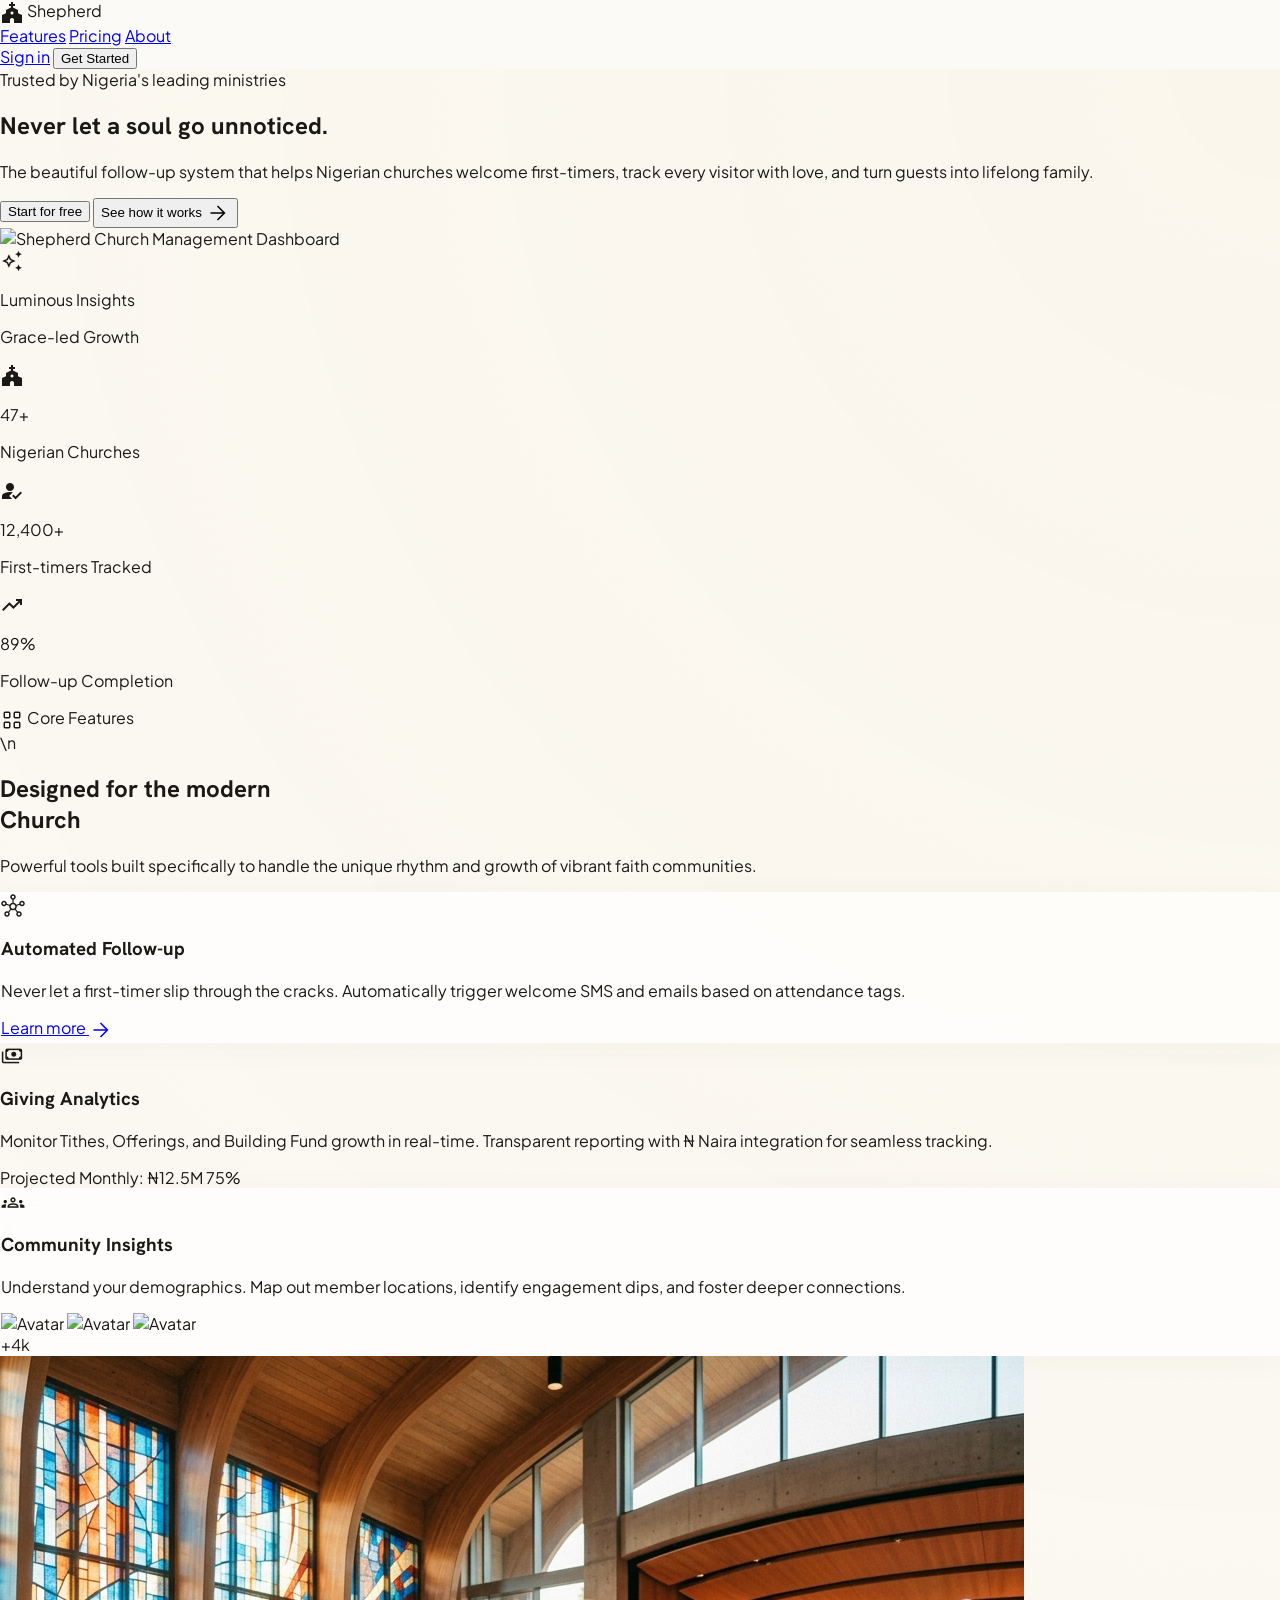
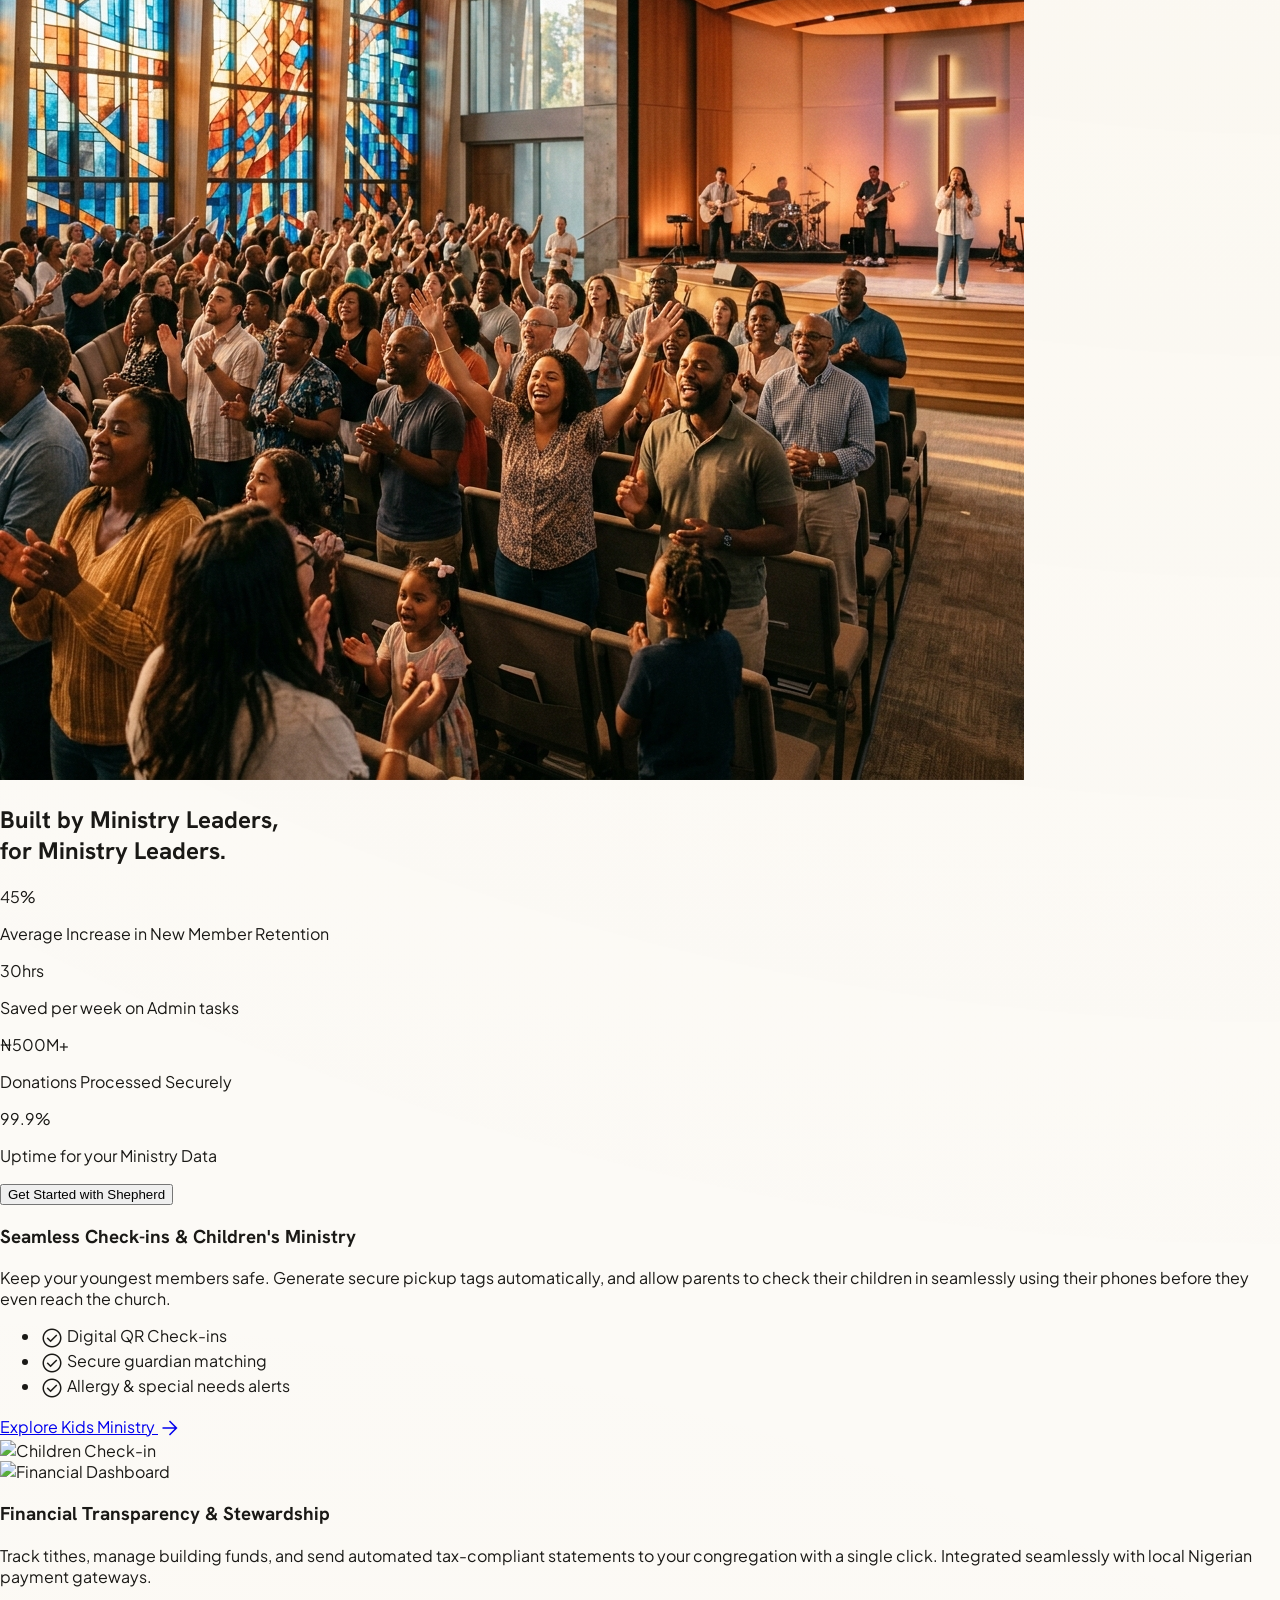
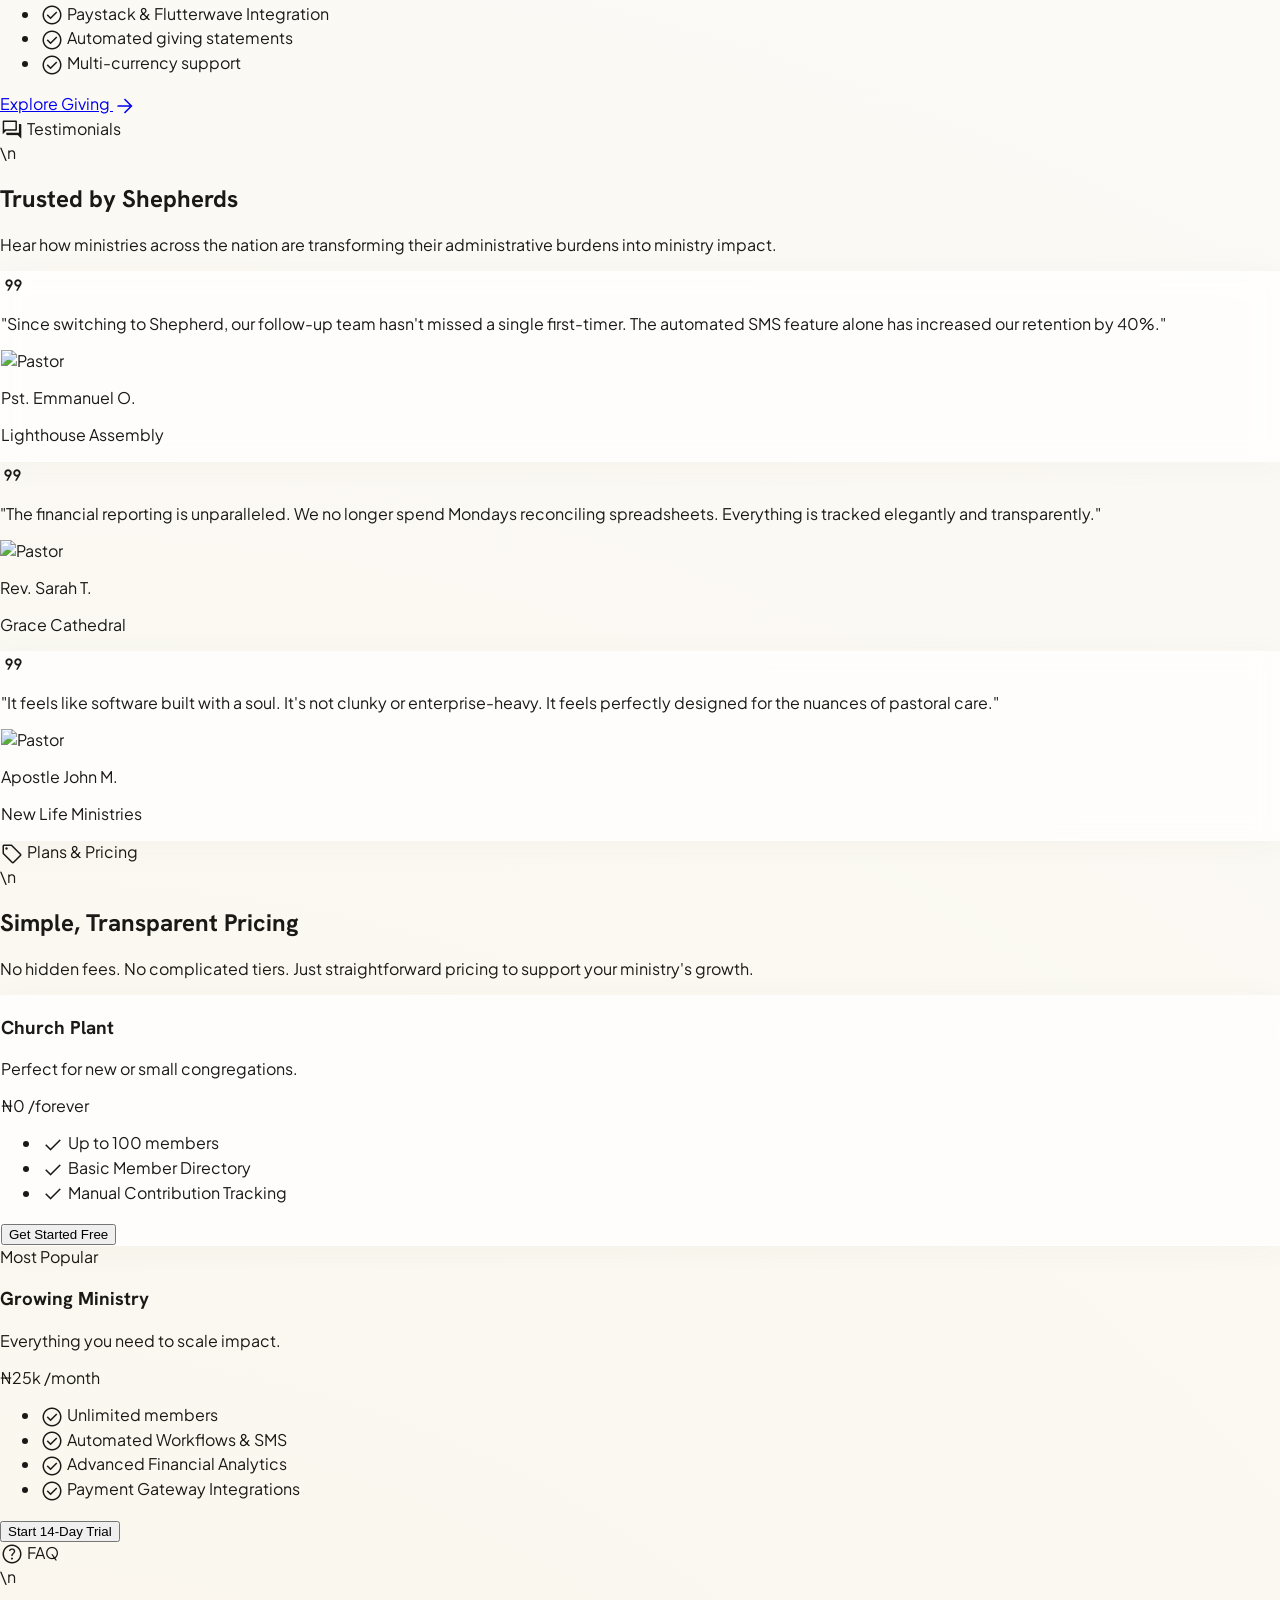
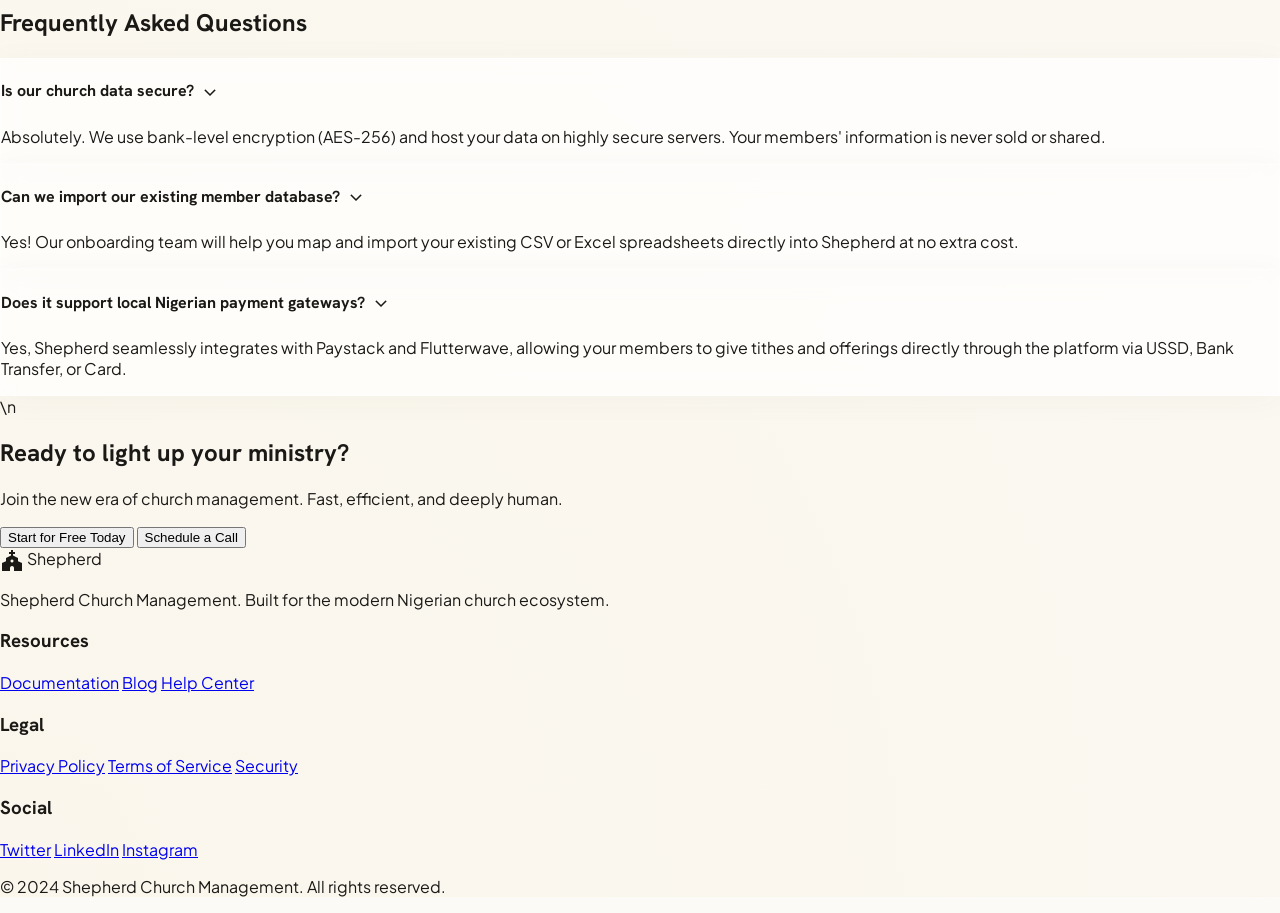
==== index.html @ d8f48c75 "Initial commit" ====
<!DOCTYPE html>

<html class="scroll-smooth" lang="en"><head>
<meta charset="utf-8"/>
<meta content="width=device-width, initial-scale=1.0" name="viewport"/>
<title>Shepherd | Church Management for Nigerian Ministries</title>
<script src="https://cdn.tailwindcss.com?plugins=forms,container-queries"></script>
<link href="https://fonts.googleapis.com/css2?family=Hanken+Grotesk:wght@400;600;700&amp;family=Plus+Jakarta+Sans:wght@400;500;600;700&amp;family=Material+Symbols+Outlined:wght,FILL@100..700,0..1&amp;display=swap" rel="stylesheet"/>
<link href="https://fonts.googleapis.com/css2?family=Material+Symbols+Outlined:wght,FILL@100..700,0..1&amp;display=swap" rel="stylesheet"/>
<link href="https://fonts.googleapis.com/css2?family=Hanken+Grotesk:wght@100..900&amp;family=Plus+Jakarta+Sans:wght@100..900&amp;display=swap" rel="stylesheet"/>
<link rel="stylesheet" href="assets/css/theme.css" />
<!-- Tailwind Configuration -->
<script id="tailwind-config">
      tailwind.config = {
        darkMode: "class",
        theme: {
          extend: {
            "colors": {
                    "surface": "#fff8f0",
                    "on-primary-fixed": "#241a00",
                    "outline-variant": "#d0c5af",
                    "primary-fixed-dim": "#e9c349",
                    "error": "#ba1a1a",
                    "tertiary-fixed": "#dbe1ff",
                    "surface-variant": "#eae1d4",
                    "on-secondary-container": "#736334",
                    "error-container": "#ffdad6",
                    "secondary-fixed-dim": "#dac58d",
                    "on-secondary-fixed": "#241a00",
                    "tertiary": "#415ba4",
                    "secondary-container": "#f7e1a6",
                    "on-secondary": "#ffffff",
                    "inverse-primary": "#e9c349",
                    "primary": "#735c00",
                    "on-secondary-fixed-variant": "#544519",
                    "surface-tint": "#735c00",
                    "on-surface-variant": "#4d4635",
                    "on-tertiary": "#ffffff",
                    "surface-container-low": "#fbf3e5",
                    "surface-container": "#f5eddf",
                    "inverse-surface": "#343027",
                    "on-background": "#1f1b13",
                    "secondary-fixed": "#f7e1a6",
                    "secondary": "#6d5d2f",
                    "background": "#fff8f0",
                    "primary-container": "#d4af37",
                    "on-tertiary-fixed-variant": "#27438a",
                    "surface-container-highest": "#eae1d4",
                    "surface-container-high": "#efe7da",
                    "on-primary-fixed-variant": "#574500",
                    "tertiary-container": "#97b0ff",
                    "on-error": "#ffffff",
                    "on-tertiary-fixed": "#00174b",
                    "on-tertiary-container": "#254188",
                    "surface-container-lowest": "#ffffff",
                    "inverse-on-surface": "#f8f0e2",
                    "tertiary-fixed-dim": "#b4c5ff",
                    "on-primary-container": "#554300",
                    "outline": "#7f7663",
                    "on-error-container": "#93000a",
                    "on-surface": "#1f1b13",
                    "surface-dim": "#e1d9cc",
                    "on-primary": "#ffffff",
                    "surface-bright": "#fff8f0",
                    "primary-fixed": "#ffe088"
            },
            "borderRadius": {
                    "DEFAULT": "0.25rem",
                    "lg": "0.5rem",
                    "xl": "0.75rem",
                    "full": "9999px"
            },
            "spacing": {
                    "margin-mobile": "16px",
                    "unit": "8px",
                    "gutter": "24px",
                    "margin-desktop": "40px",
                    "container-max": "1280px"
            },
            "fontFamily": {
                    "headline-lg-mobile": ["Hanken Grotesk"],
                    "label-md": ["Plus Jakarta Sans"],
                    "body-lg": ["Plus Jakarta Sans"],
                    "body-md": ["Plus Jakarta Sans"],
                    "label-sm": ["Plus Jakarta Sans"],
                    "headline-lg": ["Hanken Grotesk"],
                    "display": ["Hanken Grotesk"],
                    "headline-md": ["Hanken Grotesk"]
            },
            "fontSize": {
                    "headline-lg-mobile": ["28px", {"lineHeight": "36px", "fontWeight": "600"}],
                    "label-md": ["14px", {"lineHeight": "20px", "letterSpacing": "0.02em", "fontWeight": "600"}],
                    "body-lg": ["18px", {"lineHeight": "28px", "fontWeight": "400"}],
                    "body-md": ["16px", {"lineHeight": "24px", "fontWeight": "400"}],
                    "label-sm": ["12px", {"lineHeight": "16px", "fontWeight": "500"}],
                    "headline-lg": ["32px", {"lineHeight": "40px", "letterSpacing": "-0.01em", "fontWeight": "600"}],
                    "display": ["48px", {"lineHeight": "56px", "letterSpacing": "-0.02em", "fontWeight": "700"}],
                    "headline-md": ["24px", {"lineHeight": "32px", "fontWeight": "600"}]
            }
          },
        },
      }
    </script>
<style>
        .material-symbols-outlined {
            font-variation-settings: 'FILL' 0, 'wght' 300, 'GRAD' 0, 'opsz' 24;
            vertical-align: middle;
        }
        .glass-card {
            background: rgba(255, 255, 255, 0.7);
            backdrop-filter: blur(12px);
            border: 1px solid rgba(255, 255, 255, 0.3);
            box-shadow: 0 4px 30px rgba(74, 71, 66, 0.04);
        }
        .glow-accent {
            background: radial-gradient(circle at center, rgba(212, 175, 55, 0.08) 0%, transparent 70%);
        }
        .hero-gradient {
            background: radial-gradient(circle at 100% 0%, rgba(212, 175, 55, 0.05) 0%, transparent 50%),
                        radial-gradient(circle at 0% 100%, rgba(212, 175, 55, 0.05) 0%, transparent 50%);
        }
    </style>
</head>
<body class="bg-surface text-on-surface font-body-md overflow-x-hidden selection:bg-primary-container selection:text-on-primary-container">
<!-- TopNavBar -->
<header class="fixed top-0 w-full z-50 bg-surface/80 backdrop-blur-md shadow-sm">
<nav class="flex justify-between items-center px-margin-desktop py-4 max-w-container-max mx-auto">
<div class="flex items-center gap-2">
<span class="material-symbols-outlined text-primary text-3xl" style="font-variation-settings: 'FILL' 1;">church</span>
<span class="font-display text-headline-md text-on-surface tracking-tight font-bold">Shepherd</span>
</div>
<div class="hidden md:flex items-center gap-8">
<a class="text-on-surface-variant font-medium font-label-md text-label-md hover:text-primary transition-colors duration-200" href="#features">Features</a>
<a class="text-on-surface-variant font-medium font-label-md text-label-md hover:text-primary transition-colors duration-200" href="#pricing">Pricing</a>
<a class="text-on-surface-variant font-medium font-label-md text-label-md hover:text-primary transition-colors duration-200" href="#about">About</a>
</div>
<div class="flex items-center gap-4">
<a class="hidden sm:block text-on-surface-variant font-medium font-label-md text-label-md hover:text-primary transition-colors duration-200" href="login.html">Sign in</a>
<button class="bg-primary text-on-primary font-label-md text-label-md px-6 py-2.5 rounded-full shadow-sm hover:shadow-md active:scale-95 transition-all duration-200">
                    Get Started
                </button>
</div>
</nav>
</header>
<main class="pt-24 hero-gradient">
<!-- Hero Area -->
<section class="max-w-container-max mx-auto px-margin-desktop py-20 grid lg:grid-cols-2 gap-16 items-center">
<div class="relative z-10">
<div class="inline-flex items-center gap-2 px-3 py-1 bg-primary-container/10 border border-primary-container/20 rounded-full mb-6">
<span class="w-2 h-2 rounded-full bg-primary-container animate-pulse"></span>
<span class="font-label-sm text-label-sm text-primary uppercase tracking-wider">Trusted by Nigeria's leading ministries</span>
</div>
<h1 class="font-display text-display lg:text-[64px] leading-[1.1] mb-6 text-on-surface">
                    Never let a <span class="text-primary italic">soul</span> go unnoticed.
                </h1>
<p class="font-body-lg text-body-lg text-on-surface-variant mb-10 max-w-xl">
                    The beautiful follow-up system that helps Nigerian churches welcome first-timers, track every visitor with love, and turn guests into lifelong family.
                </p>
<div class="flex flex-wrap gap-4">
<button class="bg-primary text-on-primary font-label-md text-label-md px-8 py-4 rounded-full shadow-lg hover:shadow-primary/20 hover:-translate-y-0.5 active:scale-95 transition-all">
                        Start for free
                    </button>
<button class="text-on-surface font-label-md text-label-md px-8 py-4 rounded-full border border-outline-variant hover:bg-surface-container-low transition-all flex items-center gap-2 group">
                        See how it works
                        <span class="material-symbols-outlined text-xl group-hover:translate-x-1 transition-transform">arrow_forward</span>
</button>
</div>
</div>
<!-- Dashboard Mockup -->
<div class="relative group">
<div class="absolute inset-0 glow-accent -z-10 rounded-full blur-3xl scale-150 opacity-50"></div>
<div class="absolute -inset-4 bg-gradient-to-tr from-primary/10 via-transparent to-primary/5 blur-2xl opacity-30"></div>
<div class="relative rounded-[32px] overflow-hidden shadow-2xl border border-white/30">
<img alt="Shepherd Church Management Dashboard" class="w-full h-auto object-cover transform group-hover:scale-105 transition-transform duration-700" src="https://lh3.googleusercontent.com/aida-public/[base64]"/>
<div class="absolute inset-0 bg-gradient-to-t from-surface/20 to-transparent pointer-events-none"></div>
</div>
<div class="absolute -bottom-6 -left-6 bg-surface border border-outline-variant/20 p-4 rounded-xl shadow-xl hidden md:block animate-pulse">
<div class="flex items-center gap-3">
<div class="p-2 bg-primary-container/20 rounded-lg text-primary border border-primary-container/30">
<span class="material-symbols-outlined">auto_awesome</span>
</div>
<div>
<p class="text-[11px] text-on-surface-variant uppercase font-bold tracking-wider">Luminous Insights</p>
<p class="text-lg font-bold text-on-surface">Grace-led Growth</p>
</div>
</div>
</div>
</div>
</section>
<!-- Trust Bar -->
<section class="py-12 border-y border-outline-variant/20 bg-surface relative overflow-hidden">
  <!-- Subtle background glow -->
  <div class="absolute inset-0 bg-gradient-to-r from-transparent via-primary-container/5 to-transparent"></div>
  
  <div class="max-w-container-max mx-auto px-margin-desktop relative z-10">
    <div class="flex flex-col md:flex-row items-center justify-center gap-8 md:gap-16 lg:gap-24">
      
      <!-- Stat 1 -->
      <div class="flex items-center gap-4 group">
        <div class="w-12 h-12 rounded-full bg-surface-container-high border border-outline-variant/30 flex items-center justify-center text-primary group-hover:bg-primary group-hover:text-on-primary transition-colors shadow-sm">
          <span class="material-symbols-outlined text-xl" style="font-variation-settings: 'FILL' 1;">church</span>
        </div>
        <div>
          <p class="font-display text-2xl font-bold text-on-surface leading-none mb-1">47+</p>
          <p class="font-label-sm text-[11px] uppercase tracking-widest text-on-surface-variant">Nigerian Churches</p>
        </div>
      </div>

      <!-- Divider -->
      <div class="hidden md:block w-px h-12 bg-outline-variant/30"></div>

      <!-- Stat 2 -->
      <div class="flex items-center gap-4 group">
        <div class="w-12 h-12 rounded-full bg-surface-container-high border border-outline-variant/30 flex items-center justify-center text-primary group-hover:bg-primary group-hover:text-on-primary transition-colors shadow-sm">
          <span class="material-symbols-outlined text-xl" style="font-variation-settings: 'FILL' 1;">how_to_reg</span>
        </div>
        <div>
          <p class="font-display text-2xl font-bold text-on-surface leading-none mb-1">12,400+</p>
          <p class="font-label-sm text-[11px] uppercase tracking-widest text-on-surface-variant">First-timers Tracked</p>
        </div>
      </div>

      <!-- Divider -->
      <div class="hidden md:block w-px h-12 bg-outline-variant/30"></div>

      <!-- Stat 3 -->
      <div class="flex items-center gap-4 group">
        <div class="w-12 h-12 rounded-full bg-surface-container-high border border-outline-variant/30 flex items-center justify-center text-primary group-hover:bg-primary group-hover:text-on-primary transition-colors shadow-sm">
          <span class="material-symbols-outlined text-xl" style="font-variation-settings: 'FILL' 1;">trending_up</span>
        </div>
        <div>
          <p class="font-display text-2xl font-bold text-on-surface leading-none mb-1">89%</p>
          <p class="font-label-sm text-[11px] uppercase tracking-widest text-on-surface-variant">Follow-up Completion</p>
        </div>
      </div>

    </div>
  </div>
</section>

<!-- "Designed for the modern Church" Section -->
<section class="py-32 bg-surface-container-high border-y border-outline-variant/30" border-t border-outline-variant/10" id="features" class="bg-surface-container-low">
  <div class="max-w-container-max mx-auto px-margin-desktop">
    <div class="text-center mb-16">
      <div class="inline-flex items-center gap-2 px-4 py-2 rounded-full bg-primary/10 text-primary font-label-sm uppercase tracking-widest mb-6 border border-primary/20">
        <span class="material-symbols-outlined text-sm">view_cozy</span> Core Features
      </div>\n      <h2 class="font-display text-headline-lg mb-4 text-on-surface tracking-tight">Designed for the modern <br/> Church</h2>
      <p class="font-body-lg text-on-surface-variant max-w-2xl mx-auto">
        Powerful tools built specifically to handle the unique rhythm and growth of vibrant faith communities.
      </p>
    </div>

  <div class="grid md:grid-cols-3 gap-gutter">
    <!-- Card 1 -->
    <div class="glass-card rounded-[32px] p-8 flex flex-col items-start hover:shadow-md transition-shadow">
      <div class="w-12 h-12 bg-primary-container/20 rounded-xl flex items-center justify-center text-primary mb-8">
        <span class="material-symbols-outlined text-2xl">hub</span>
      </div>
      <h3 class="font-headline-md text-on-surface mb-3">Automated Follow-up</h3>
      <p class="font-body-md text-on-surface-variant leading-relaxed mb-10">
        Never let a first-timer slip through the cracks. Automatically trigger welcome SMS and emails based on attendance tags.
      </p>
      <a href="#" class="mt-auto inline-flex items-center gap-2 text-primary font-label-md text-label-md uppercase tracking-wider hover:opacity-80 transition-opacity">
        Learn more <span class="material-symbols-outlined text-sm">arrow_forward</span>
      </a>
    </div>

    <!-- Card 2 (Inverted / Dark) -->
    <div class="bg-inverse-surface rounded-[32px] p-8 flex flex-col text-inverse-on-surface relative overflow-hidden shadow-xl transform md:-translate-y-4">
      <div class="w-12 h-12 bg-white/10 rounded-xl flex items-center justify-center text-primary-fixed-dim mb-8">
        <span class="material-symbols-outlined text-2xl">payments</span>
      </div>
      <h3 class="font-headline-md text-inverse-on-surface mb-3">Giving Analytics</h3>
      <p class="font-body-md text-inverse-on-surface/80 leading-relaxed mb-12">
        Monitor Tithes, Offerings, and Building Fund growth in real-time. Transparent reporting with ₦ Naira integration for seamless tracking.
      </p>
      
      <div class="mt-auto pt-6 w-full">
         <div class="flex items-center justify-between font-label-sm text-label-sm font-bold mb-2 text-inverse-on-surface/90">
           <span>Projected Monthly: ₦12.5M</span>
           <span>75%</span>
         </div>
         <div class="w-full bg-white/10 rounded-full h-1.5">
           <div class="bg-primary-fixed-dim h-1.5 rounded-full" style="width: 75%"></div>
         </div>
      </div>
    </div>

    <!-- Card 3 -->
    <div class="glass-card rounded-[32px] p-8 flex flex-col items-start hover:shadow-md transition-shadow">
      <div class="w-12 h-12 bg-tertiary-container/20 rounded-xl flex items-center justify-center text-tertiary mb-8">
        <span class="material-symbols-outlined text-2xl">groups</span>
      </div>
      <h3 class="font-headline-md text-on-surface mb-3">Community Insights</h3>
      <p class="font-body-md text-on-surface-variant leading-relaxed mb-10">
        Understand your demographics. Map out member locations, identify engagement dips, and foster deeper connections.
      </p>
      <div class="mt-auto flex -space-x-3">
        <img class="w-10 h-10 rounded-full border-2 border-surface" src="https://i.pravatar.cc/100?img=1" alt="Avatar" />
        <img class="w-10 h-10 rounded-full border-2 border-surface" src="https://i.pravatar.cc/100?img=2" alt="Avatar" />
        <img class="w-10 h-10 rounded-full border-2 border-surface" src="https://i.pravatar.cc/100?img=3" alt="Avatar" />
        <div class="w-10 h-10 rounded-full border-2 border-surface bg-inverse-surface text-inverse-on-surface flex items-center justify-center font-label-sm text-[10px] font-bold">
          +4k
        </div>
      </div>
    </div>
  </div>
  </div>
</section>

<!-- "Built by Ministry Leaders" Section -->
<section class="py-32 bg-surface border-b border-outline-variant/10">
  <div class="max-w-container-max mx-auto px-margin-desktop">

    <div class="grid lg:grid-cols-2 gap-16 items-center">
      <!-- Image placeholder -->
      <div class="relative w-full h-[450px] rounded-[32px] overflow-hidden shadow-2xl">
        <div class="absolute inset-0 bg-gradient-to-t from-black/50 to-transparent z-10 pointer-events-none"></div>
        <img src="assets/hero-photo.png" alt="Church Congregation" class="w-full h-full object-cover" />
      </div>
    
    <!-- Stats and Text -->
    <div>
      <h2 class="font-display text-[40px] leading-tight text-on-surface mb-12">
        Built by Ministry Leaders, <br/> for Ministry Leaders.
      </h2>
      
      <div class="grid grid-cols-2 gap-y-10 gap-x-8 mb-12">
        <div>
          <p class="font-display text-headline-lg text-on-surface mb-2">45%</p>
          <p class="font-body-md text-on-surface-variant">Average Increase in New Member Retention</p>
        </div>
        <div>
          <p class="font-display text-headline-lg text-on-surface mb-2">30hrs</p>
          <p class="font-body-md text-on-surface-variant">Saved per week on Admin tasks</p>
        </div>
        <div>
          <p class="font-display text-headline-lg text-on-surface mb-2">₦500M+</p>
          <p class="font-body-md text-on-surface-variant">Donations Processed Securely</p>
        </div>
        <div>
          <p class="font-display text-headline-lg text-on-surface mb-2">99.9%</p>
          <p class="font-body-md text-on-surface-variant">Uptime for your Ministry Data</p>
        </div>
      </div>

      <button class="bg-inverse-surface text-inverse-on-surface font-label-md text-label-md px-8 py-4 rounded-full shadow-md hover:shadow-lg hover:-translate-y-0.5 active:scale-95 transition-all">
        Get Started with Shepherd
      </button>
    </div>
    </div>
  </div>
</section>


<!-- Deep Dive Features -->
<section class="py-32 bg-surface-container-low-container-high border-y border-outline-variant/30" border-b border-outline-variant/20">
  <div class="max-w-container-max mx-auto px-margin-desktop">
    <!-- Feature 1 -->
    <div class="grid lg:grid-cols-2 gap-16 items-center mb-24">
    <div class="order-2 lg:order-1">
      <h3 class="font-display text-headline-lg text-on-surface mb-6">Seamless Check-ins & Children's Ministry</h3>
      <p class="font-body-lg text-on-surface-variant mb-6">
        Keep your youngest members safe. Generate secure pickup tags automatically, and allow parents to check their children in seamlessly using their phones before they even reach the church.
      </p>
      <ul class="space-y-4 font-body-md text-on-surface-variant mb-8">
        <li class="flex items-center gap-3"><span class="material-symbols-outlined text-primary">check_circle</span> Digital QR Check-ins</li>
        <li class="flex items-center gap-3"><span class="material-symbols-outlined text-primary">check_circle</span> Secure guardian matching</li>
        <li class="flex items-center gap-3"><span class="material-symbols-outlined text-primary">check_circle</span> Allergy & special needs alerts</li>
      </ul>
      <a href="#" class="text-primary font-label-md uppercase tracking-wider hover:opacity-80 transition-opacity flex items-center gap-2">Explore Kids Ministry <span class="material-symbols-outlined text-sm">arrow_forward</span></a>
    </div>
    <div class="order-1 lg:order-2 relative h-[400px] rounded-[32px] overflow-hidden shadow-xl bg-surface-container-low">
      <img src="https://images.unsplash.com/photo-1511895426328-dc8714191300?ixlib=rb-4.0.3&auto=format&fit=crop&w=1000&q=80" alt="Children Check-in" class="w-full h-full object-cover">
    </div>
  </div>

  <!-- Feature 2 -->
  <div class="grid lg:grid-cols-2 gap-16 items-center">
    <div class="relative h-[400px] rounded-[32px] overflow-hidden shadow-xl bg-surface-container-low">
      <img src="https://images.unsplash.com/photo-1554224155-6726b3ff858f?ixlib=rb-4.0.3&auto=format&fit=crop&w=1000&q=80" alt="Financial Dashboard" class="w-full h-full object-cover">
    </div>
    <div>
      <h3 class="font-display text-headline-lg text-on-surface mb-6">Financial Transparency & Stewardship</h3>
      <p class="font-body-lg text-on-surface-variant mb-6">
        Track tithes, manage building funds, and send automated tax-compliant statements to your congregation with a single click. Integrated seamlessly with local Nigerian payment gateways.
      </p>
      <ul class="space-y-4 font-body-md text-on-surface-variant mb-8">
        <li class="flex items-center gap-3"><span class="material-symbols-outlined text-primary">check_circle</span> Paystack & Flutterwave Integration</li>
        <li class="flex items-center gap-3"><span class="material-symbols-outlined text-primary">check_circle</span> Automated giving statements</li>
        <li class="flex items-center gap-3"><span class="material-symbols-outlined text-primary">check_circle</span> Multi-currency support</li>
      </ul>
      <a href="#" class="text-primary font-label-md uppercase tracking-wider hover:opacity-80 transition-opacity flex items-center gap-2">Explore Giving <span class="material-symbols-outlined text-sm">arrow_forward</span></a>
    </div>
  </div>
</section>

<!-- Testimonials -->
<section class="py-32 bg-surface-container-high border-y border-outline-variant/30" border-y border-outline-variant/20">
  <div class="max-w-container-max mx-auto px-margin-desktop text-center mb-16">
    <div class="inline-flex items-center gap-2 px-4 py-2 rounded-full bg-primary/10 text-primary font-label-sm uppercase tracking-widest mb-6 border border-primary/20">
        <span class="material-symbols-outlined text-sm">forum</span> Testimonials
      </div>\n      <h2 class="font-display text-headline-lg text-on-surface tracking-tight mb-4">Trusted by Shepherds</h2>
    <p class="font-body-lg text-on-surface-variant max-w-2xl mx-auto">Hear how ministries across the nation are transforming their administrative burdens into ministry impact.</p>
  </div>
  <div class="grid md:grid-cols-3 gap-6 max-w-container-max mx-auto">
    <div class="glass-card p-8 rounded-[32px]">
      <span class="material-symbols-outlined text-primary mb-4 text-4xl opacity-50">format_quote</span>
      <p class="font-body-md text-on-surface-variant mb-6 italic">"Since switching to Shepherd, our follow-up team hasn't missed a single first-timer. The automated SMS feature alone has increased our retention by 40%."</p>
      <div class="flex items-center gap-4">
        <img src="https://i.pravatar.cc/150?u=1" class="w-12 h-12 rounded-full" alt="Pastor">
        <div>
          <p class="font-bold text-on-surface text-sm">Pst. Emmanuel O.</p>
          <p class="text-xs text-on-surface-variant">Lighthouse Assembly</p>
        </div>
      </div>
    </div>
    <div class="bg-inverse-surface p-8 rounded-[32px] text-inverse-on-surface shadow-xl transform md:-translate-y-4">
      <span class="material-symbols-outlined text-primary-fixed-dim mb-4 text-4xl opacity-50">format_quote</span>
      <p class="font-body-md text-inverse-on-surface/90 mb-6 italic">"The financial reporting is unparalleled. We no longer spend Mondays reconciling spreadsheets. Everything is tracked elegantly and transparently."</p>
      <div class="flex items-center gap-4">
        <img src="https://i.pravatar.cc/150?u=2" class="w-12 h-12 rounded-full" alt="Pastor">
        <div>
          <p class="font-bold text-inverse-on-surface text-sm">Rev. Sarah T.</p>
          <p class="text-xs text-inverse-on-surface/60">Grace Cathedral</p>
        </div>
      </div>
    </div>
    <div class="glass-card p-8 rounded-[32px]">
      <span class="material-symbols-outlined text-primary mb-4 text-4xl opacity-50">format_quote</span>
      <p class="font-body-md text-on-surface-variant mb-6 italic">"It feels like software built with a soul. It's not clunky or enterprise-heavy. It feels perfectly designed for the nuances of pastoral care."</p>
      <div class="flex items-center gap-4">
        <img src="https://i.pravatar.cc/150?u=3" class="w-12 h-12 rounded-full" alt="Pastor">
        <div>
          <p class="font-bold text-on-surface text-sm">Apostle John M.</p>
          <p class="text-xs text-on-surface-variant">New Life Ministries</p>
        </div>
      </div>
    </div>
  </div>
  </div>
</section>

<!-- Pricing -->
<section class="py-32 bg-surface border-b border-outline-variant/10">
  <div class="max-w-container-max mx-auto px-margin-desktop">

    <div class="text-center mb-16">
      <div class="inline-flex items-center gap-2 px-4 py-2 rounded-full bg-primary/10 text-primary font-label-sm uppercase tracking-widest mb-6 border border-primary/20">
        <span class="material-symbols-outlined text-sm">sell</span> Plans & Pricing
      </div>\n      <h2 class="font-display text-headline-lg text-on-surface tracking-tight mb-4">Simple, Transparent Pricing</h2>
      <p class="font-body-lg text-on-surface-variant max-w-2xl mx-auto">No hidden fees. No complicated tiers. Just straightforward pricing to support your ministry's growth.</p>
    </div>
    <div class="grid md:grid-cols-2 gap-8 max-w-4xl mx-auto">
    <!-- Free Tier -->
    <div class="glass-card p-10 rounded-[32px] border border-outline-variant/30 flex flex-col">
      <h3 class="font-display text-headline-md text-on-surface mb-2">Church Plant</h3>
      <p class="text-on-surface-variant text-sm mb-6">Perfect for new or small congregations.</p>
      <div class="mb-8">
        <span class="font-display text-4xl font-bold text-on-surface">₦0</span>
        <span class="text-on-surface-variant">/forever</span>
      </div>
      <ul class="space-y-4 font-body-md text-on-surface-variant mb-10 flex-1">
        <li class="flex items-center gap-3"><span class="material-symbols-outlined text-outline">check</span> Up to 100 members</li>
        <li class="flex items-center gap-3"><span class="material-symbols-outlined text-outline">check</span> Basic Member Directory</li>
        <li class="flex items-center gap-3"><span class="material-symbols-outlined text-outline">check</span> Manual Contribution Tracking</li>
      </ul>
      <button class="w-full py-4 rounded-full border border-outline-variant text-on-surface font-label-md hover:bg-surface-container transition-all">Get Started Free</button>
    </div>
    
    <!-- Premium Tier -->
    <div class="bg-primary-container p-10 rounded-[32px] shadow-xl relative flex flex-col transform md:-translate-y-4">
      <div class="absolute top-0 right-8 -translate-y-1/2 bg-inverse-surface text-inverse-on-surface text-xs font-bold uppercase tracking-widest py-1.5 px-4 rounded-full">Most Popular</div>
      <h3 class="font-display text-headline-md text-on-primary-container mb-2">Growing Ministry</h3>
      <p class="text-on-primary-container/80 text-sm mb-6">Everything you need to scale impact.</p>
      <div class="mb-8">
        <span class="font-display text-4xl font-bold text-on-primary-container">₦25k</span>
        <span class="text-on-primary-container/80">/month</span>
      </div>
      <ul class="space-y-4 font-body-md text-on-primary-container mb-10 flex-1">
        <li class="flex items-center gap-3"><span class="material-symbols-outlined">check_circle</span> Unlimited members</li>
        <li class="flex items-center gap-3"><span class="material-symbols-outlined">check_circle</span> Automated Workflows & SMS</li>
        <li class="flex items-center gap-3"><span class="material-symbols-outlined">check_circle</span> Advanced Financial Analytics</li>
        <li class="flex items-center gap-3"><span class="material-symbols-outlined">check_circle</span> Payment Gateway Integrations</li>
      </ul>
      <button class="w-full py-4 rounded-full bg-inverse-surface text-inverse-on-surface font-label-md shadow-lg hover:shadow-xl hover:-translate-y-0.5 transition-all">Start 14-Day Trial</button>
    </div>
  </div>
  </div>
</section>

<!-- FAQ -->
<section class="py-32 bg-surface-container-low-container-high border-y border-outline-variant/30" border-t border-outline-variant/20">
  <div class="max-w-3xl mx-auto px-margin-desktop">
    <div class="flex justify-center mb-6">
      <div class="inline-flex items-center gap-2 px-4 py-2 rounded-full bg-primary/10 text-primary font-label-sm uppercase tracking-widest border border-primary/20">
        <span class="material-symbols-outlined text-sm">help</span> FAQ
      </div>
    </div>\n    <h2 class="font-display text-headline-lg text-on-surface tracking-tight mb-12 text-center">Frequently Asked Questions</h2>
    
    <div class="space-y-6">
      <div class="glass-card p-6 rounded-2xl">
        <h4 class="font-headline-md text-on-surface mb-2 flex justify-between items-center">Is our church data secure? <span class="material-symbols-outlined text-outline">expand_more</span></h4>
        <p class="font-body-md text-on-surface-variant">Absolutely. We use bank-level encryption (AES-256) and host your data on highly secure servers. Your members' information is never sold or shared.</p>
      </div>
      <div class="glass-card p-6 rounded-2xl">
        <h4 class="font-headline-md text-on-surface mb-2 flex justify-between items-center">Can we import our existing member database? <span class="material-symbols-outlined text-outline">expand_more</span></h4>
        <p class="font-body-md text-on-surface-variant">Yes! Our onboarding team will help you map and import your existing CSV or Excel spreadsheets directly into Shepherd at no extra cost.</p>
      </div>
      <div class="glass-card p-6 rounded-2xl">
        <h4 class="font-headline-md text-on-surface mb-2 flex justify-between items-center">Does it support local Nigerian payment gateways? <span class="material-symbols-outlined text-outline">expand_more</span></h4>
        <p class="font-body-md text-on-surface-variant">Yes, Shepherd seamlessly integrates with Paystack and Flutterwave, allowing your members to give tithes and offerings directly through the platform via USSD, Bank Transfer, or Card.</p>
      </div>
    </div>
  </div>
</section>
\n<!-- CTA Section -->
<section class="py-24 px-margin-desktop">
  <div class="max-w-container-max mx-auto bg-primary-container rounded-[40px] p-12 md:p-24 text-center relative overflow-hidden shadow-2xl">
    
    <!-- Abstract shapes -->
    <div class="absolute -top-32 -right-32 w-96 h-96 bg-white/20 rounded-full blur-3xl mix-blend-overlay"></div>
    <div class="absolute -bottom-32 -left-32 w-96 h-96 bg-black/5 rounded-full blur-3xl"></div>

    <div class="relative z-10">
      <h2 class="font-display text-headline-lg md:text-[48px] text-on-primary-container mb-6 max-w-3xl mx-auto leading-tight">
        Ready to light up your ministry?
      </h2>
      <p class="text-on-primary-container/80 font-body-lg text-body-lg max-w-xl mx-auto mb-10">
        Join the new era of church management. Fast, efficient, and deeply human.
      </p>
      <div class="flex flex-col sm:flex-row justify-center gap-4">
        <button class="bg-surface text-on-surface font-label-md text-label-md px-10 py-5 rounded-full shadow-xl hover:bg-white active:scale-95 transition-all">
          Start for Free Today
        </button>
        <button class="bg-transparent text-on-primary-container border border-on-primary-container/40 font-label-md text-label-md px-10 py-5 rounded-full hover:bg-on-primary-container/10 active:scale-95 transition-all">
          Schedule a Call
        </button>
      </div>
    </div>
  </div>
</section>

<!-- Expanded Footer -->
<footer class="bg-surface-container-low dark:bg-inverse-surface pt-20 pb-12">
  <div class="max-w-container-max mx-auto px-margin-desktop flex flex-col md:flex-row justify-between items-start gap-12 lg:gap-8 mb-16">
    
    <!-- Brand -->
    <div class="flex flex-col gap-4 max-w-xs">
      <div class="flex items-center gap-2">
        <span class="material-symbols-outlined text-primary text-2xl" style="font-variation-settings: 'FILL' 1;">church</span>
        <span class="font-display text-headline-md text-primary">Shepherd</span>
      </div>
      <p class="font-body-md text-on-surface-variant">
        Shepherd Church Management. Built for the modern Nigerian church ecosystem.
      </p>
    </div>

    <!-- Links -->
    <div class="flex flex-wrap gap-16 md:gap-24">
      <div class="flex flex-col gap-4">
        <h3 class="font-label-md text-on-surface uppercase tracking-wider text-xs">Resources</h3>
        <a class="text-on-surface-variant font-body-md text-body-md hover:text-primary transition-colors" href="#">Documentation</a>
        <a class="text-on-surface-variant font-body-md text-body-md hover:text-primary transition-colors" href="#">Blog</a>
        <a class="text-on-surface-variant font-body-md text-body-md hover:text-primary transition-colors" href="#">Help Center</a>
      </div>

      <div class="flex flex-col gap-4">
        <h3 class="font-label-md text-on-surface uppercase tracking-wider text-xs">Legal</h3>
        <a class="text-on-surface-variant font-body-md text-body-md hover:text-primary transition-colors" href="#">Privacy Policy</a>
        <a class="text-on-surface-variant font-body-md text-body-md hover:text-primary transition-colors" href="#">Terms of Service</a>
        <a class="text-on-surface-variant font-body-md text-body-md hover:text-primary transition-colors" href="#">Security</a>
      </div>

      <div class="flex flex-col gap-4">
        <h3 class="font-label-md text-on-surface uppercase tracking-wider text-xs">Social</h3>
        <a class="text-on-surface-variant font-body-md text-body-md hover:text-primary transition-colors" href="#">Twitter</a>
        <a class="text-on-surface-variant font-body-md text-body-md hover:text-primary transition-colors" href="#">LinkedIn</a>
        <a class="text-on-surface-variant font-body-md text-body-md hover:text-primary transition-colors" href="#">Instagram</a>
      </div>
    </div>
  </div>

  <div class="max-w-container-max mx-auto px-margin-desktop text-center">
    <p class="font-body-md text-body-md text-on-surface-variant/60">
      &copy; 2024 Shepherd Church Management. All rights reserved.
    </p>
  </div>
</footer>
<script>
  // Micro-interaction for hover states
  document.querySelectorAll('button').forEach(button => {
      button.addEventListener('mouseenter', () => {
          // Potential for adding small sound effects or subtle haptic feedback triggers
      });
  });

  // Simple scroll reveal effect
  const observerOptions = {
      threshold: 0.1
  };

  const observer = new IntersectionObserver((entries) => {
      entries.forEach(entry => {
          if (entry.isIntersecting) {
              entry.target.classList.add('opacity-100', 'translate-y-0');
              entry.target.classList.remove('opacity-0', 'translate-y-10');
          }
      });
  }, observerOptions);

  document.querySelectorAll('section').forEach(section => {
      section.classList.add('transition-all', 'duration-700', 'opacity-0', 'translate-y-10');
      observer.observe(section);
  });
</script>
</body></html>
---- assets/css/theme.css ----
@import url('https://fonts.googleapis.com/css2?family=Hanken+Grotesk:ital,wght@0,400;0,600;0,700;1,700&family=Plus+Jakarta+Sans:wght@400;500;600;700&display=swap');

:root {
  color-scheme: light;
}

body {
  margin: 0;
  min-height: 100vh;
  background-color: #fcfaf6;
  color: #1a1916;
  font-family: 'Plus Jakarta Sans', sans-serif;
  overflow-x: hidden;
}

h1, h2, h3, h4, h5, h6 {
  font-family: 'Hanken Grotesk', sans-serif;
}

.material-symbols-outlined {
  font-variation-settings: 'FILL' 0, 'wght' 300, 'GRAD' 0, 'opsz' 24;
  vertical-align: middle;
}

.material-symbols-outlined.filled {
  font-variation-settings: 'FILL' 1, 'wght' 400, 'GRAD' 0, 'opsz' 24;
}

/* Specific shadows to match the image */
.shadow-soft {
  box-shadow: 0 10px 40px rgba(107, 94, 27, 0.05);
}

.shadow-medium {
  box-shadow: 0 20px 40px rgba(107, 94, 27, 0.1);
}

.shadow-card {
  box-shadow: 0 4px 20px rgba(107, 94, 27, 0.03);
}

/* Gradient text */
.text-gold {
  color: #7c6b25;
}

/* Buttons */
.btn-primary {
  background-color: #6b5e1b;
  color: #ffffff;
  transition: all 0.2s ease;
}

.btn-primary:hover {
  background-color: #5c5117;
  transform: translateY(-2px);
  box-shadow: 0 10px 20px rgba(107, 94, 27, 0.15);
}

.btn-outline {
  background-color: transparent;
  color: #1a1916;
  border: 1px solid #e8e4d8;
  transition: all 0.2s ease;
}

.btn-outline:hover {
  background-color: #f5f1e8;
}

/* Glass card for dashboard mockup */
.glass-popup {
  background: rgba(255, 255, 255, 0.85);
  backdrop-filter: blur(12px);
  -webkit-backdrop-filter: blur(12px);
  border: 1px solid rgba(255, 255, 255, 0.6);
  box-shadow: 0 20px 40px rgba(0, 0, 0, 0.08);
}
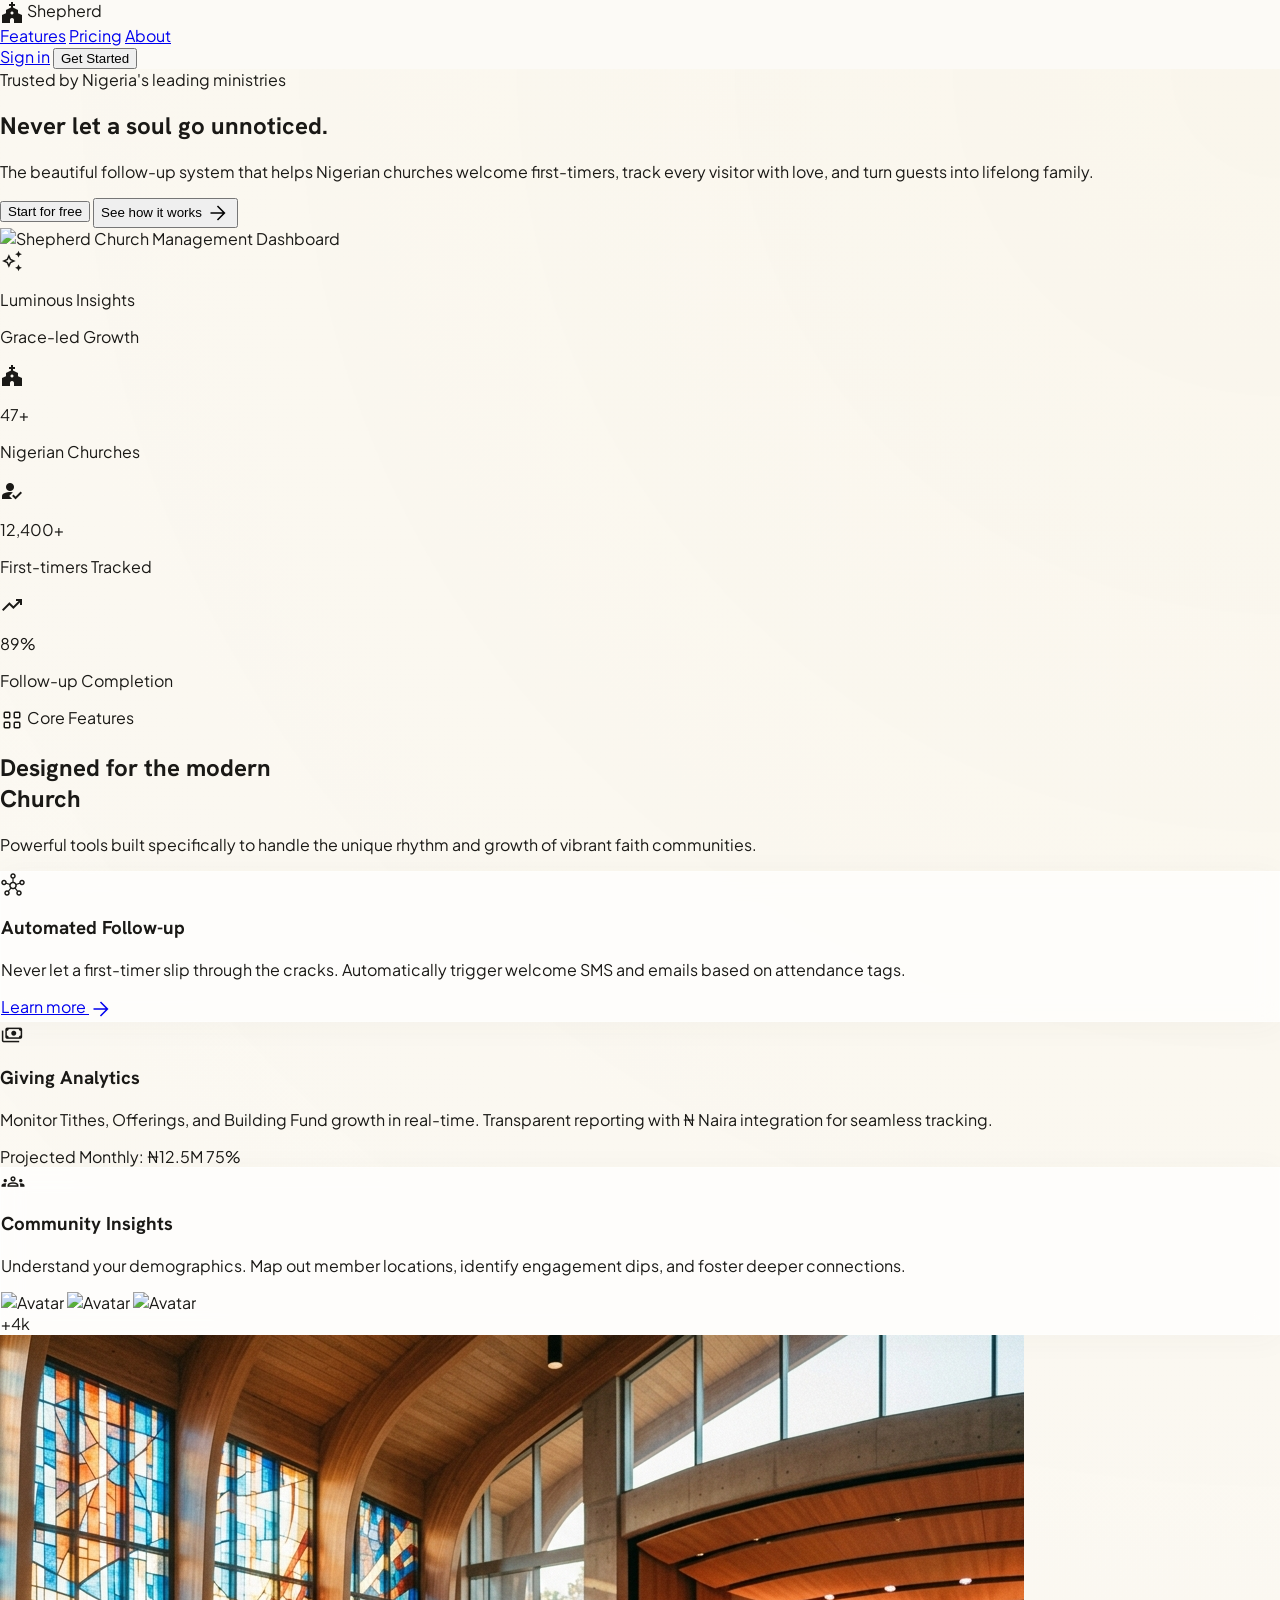
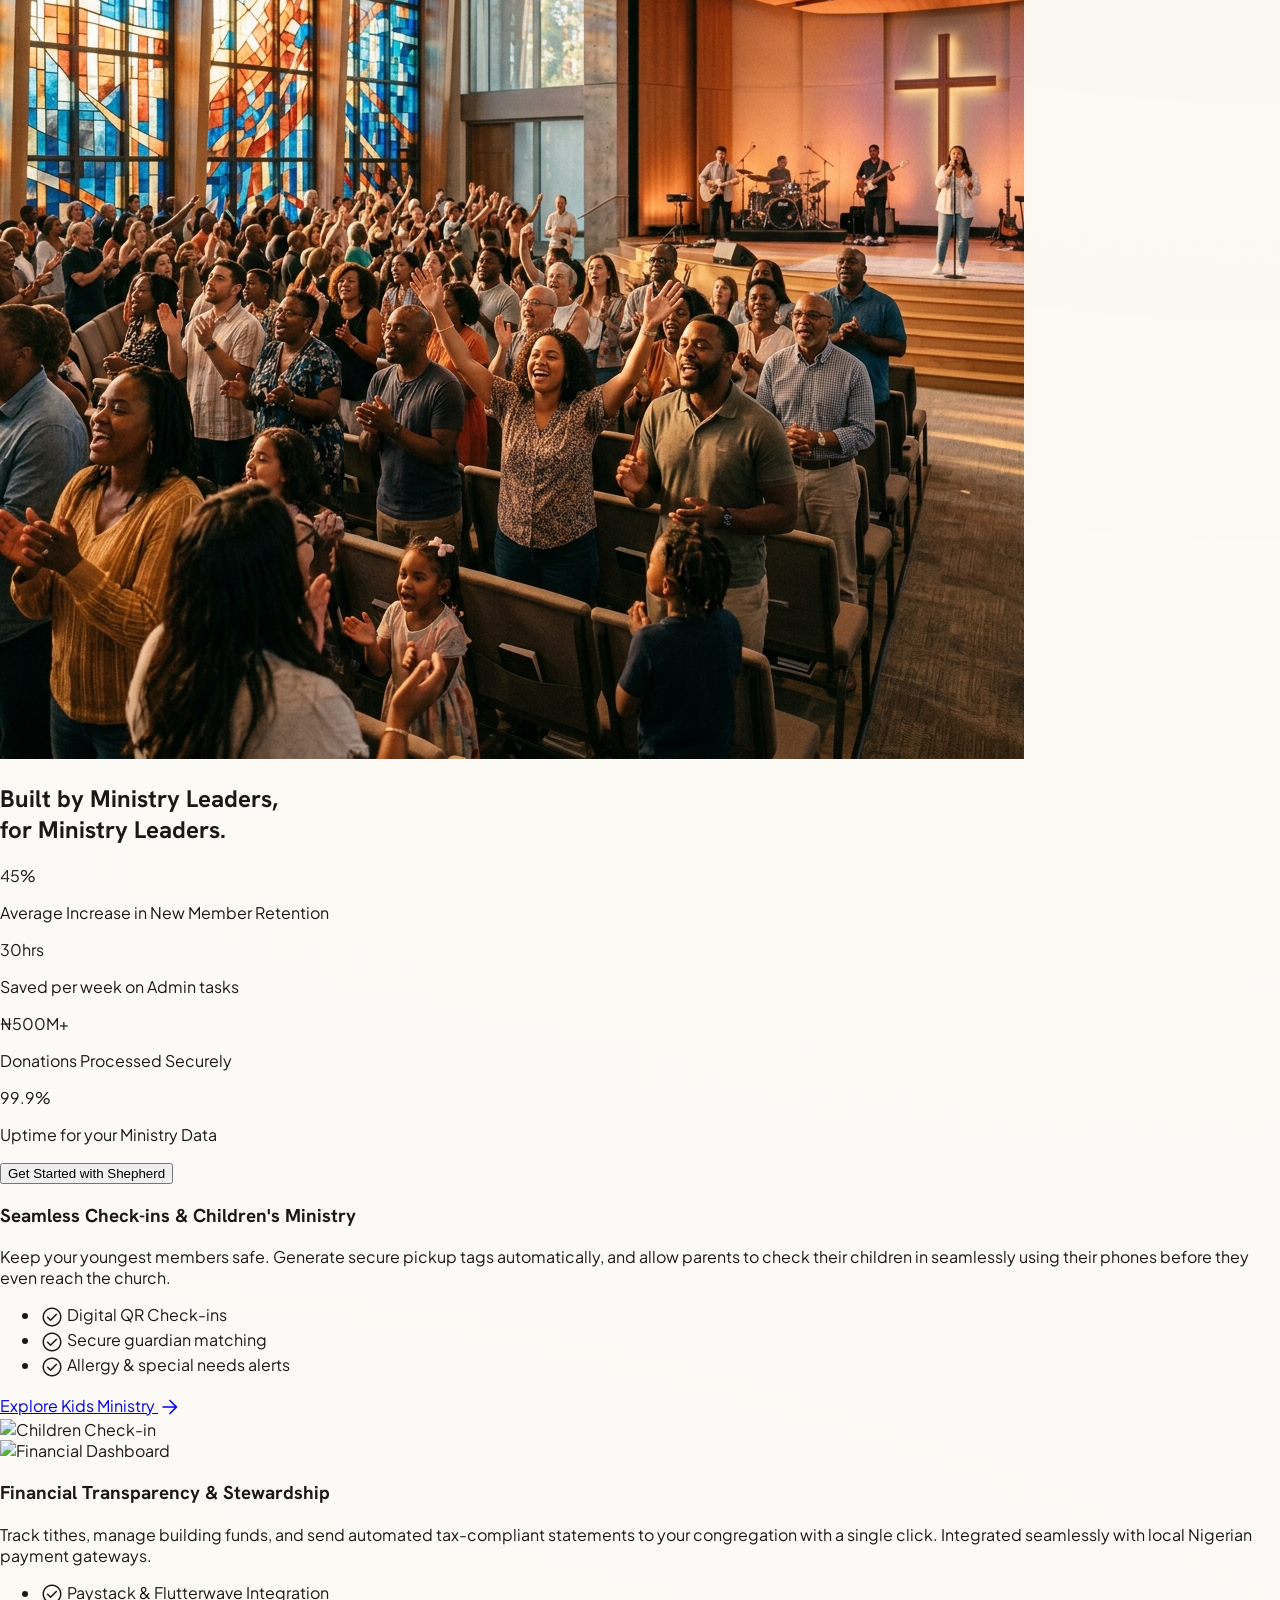
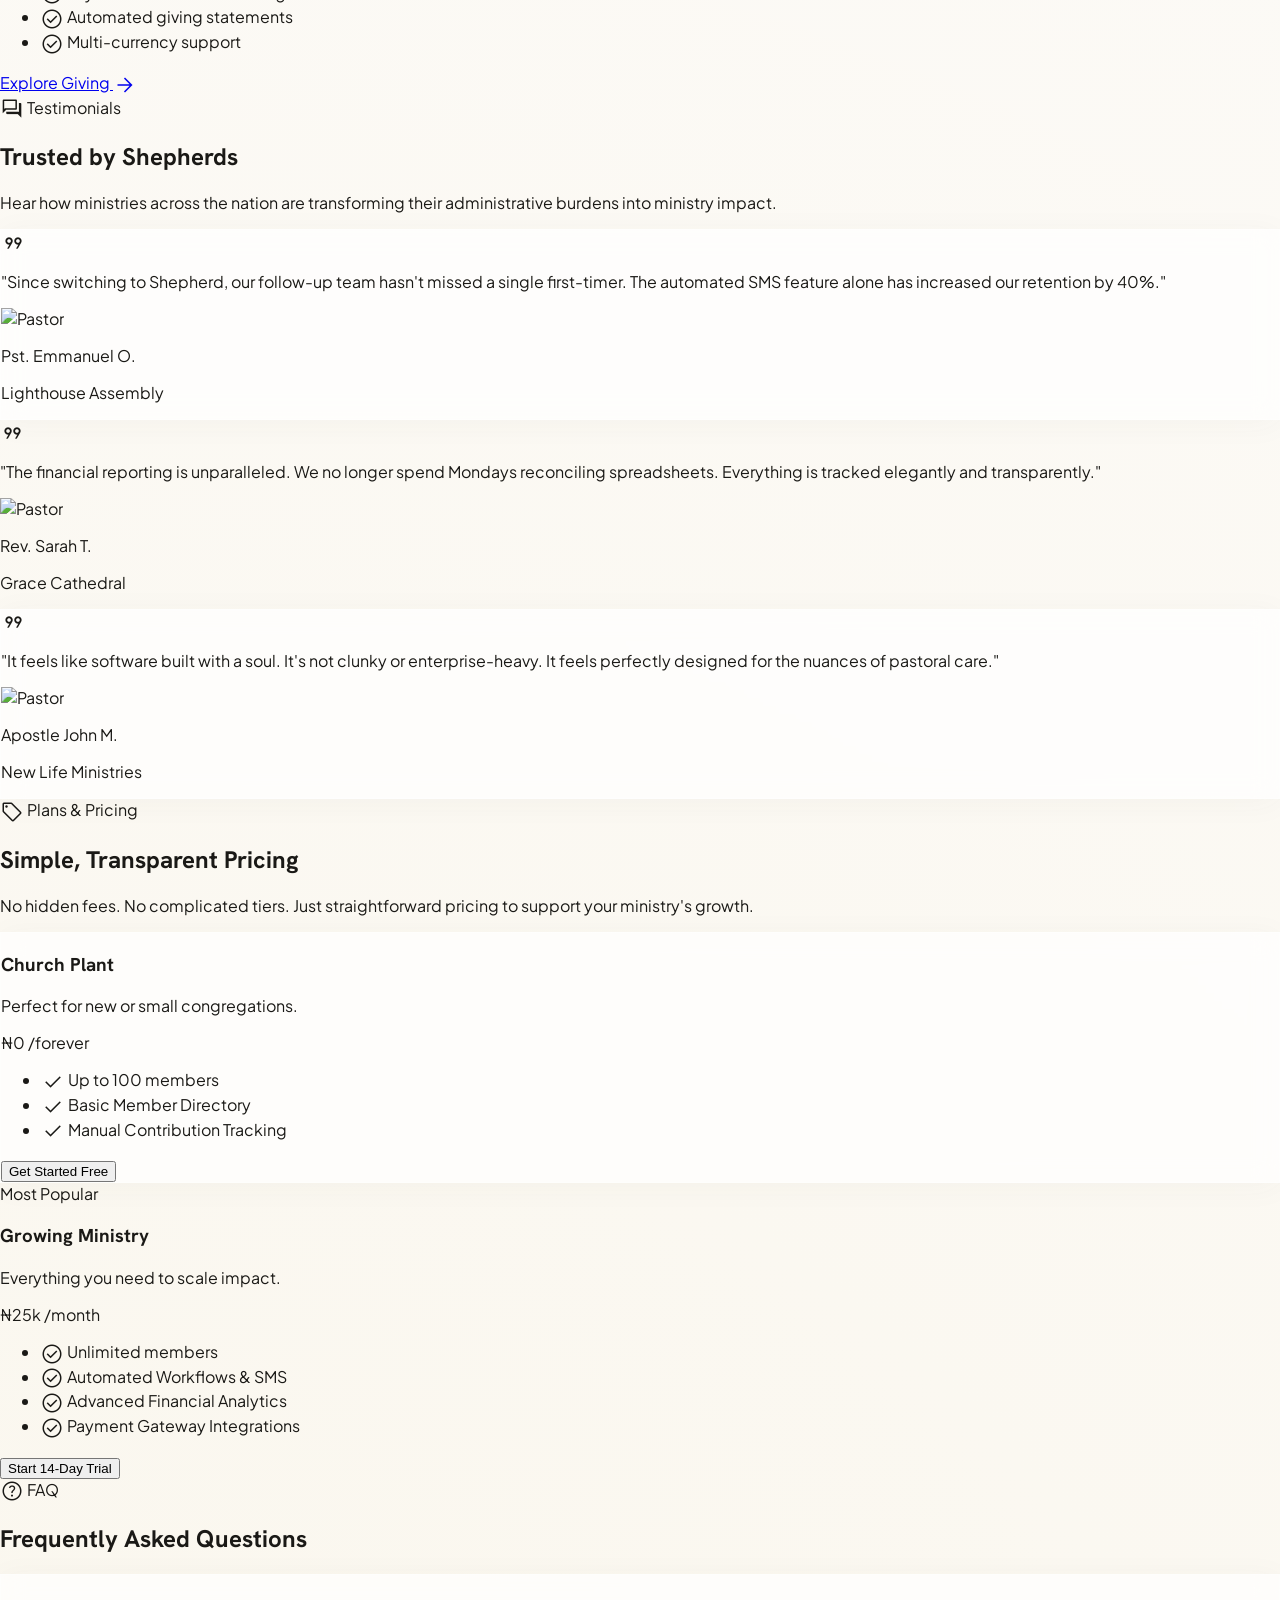
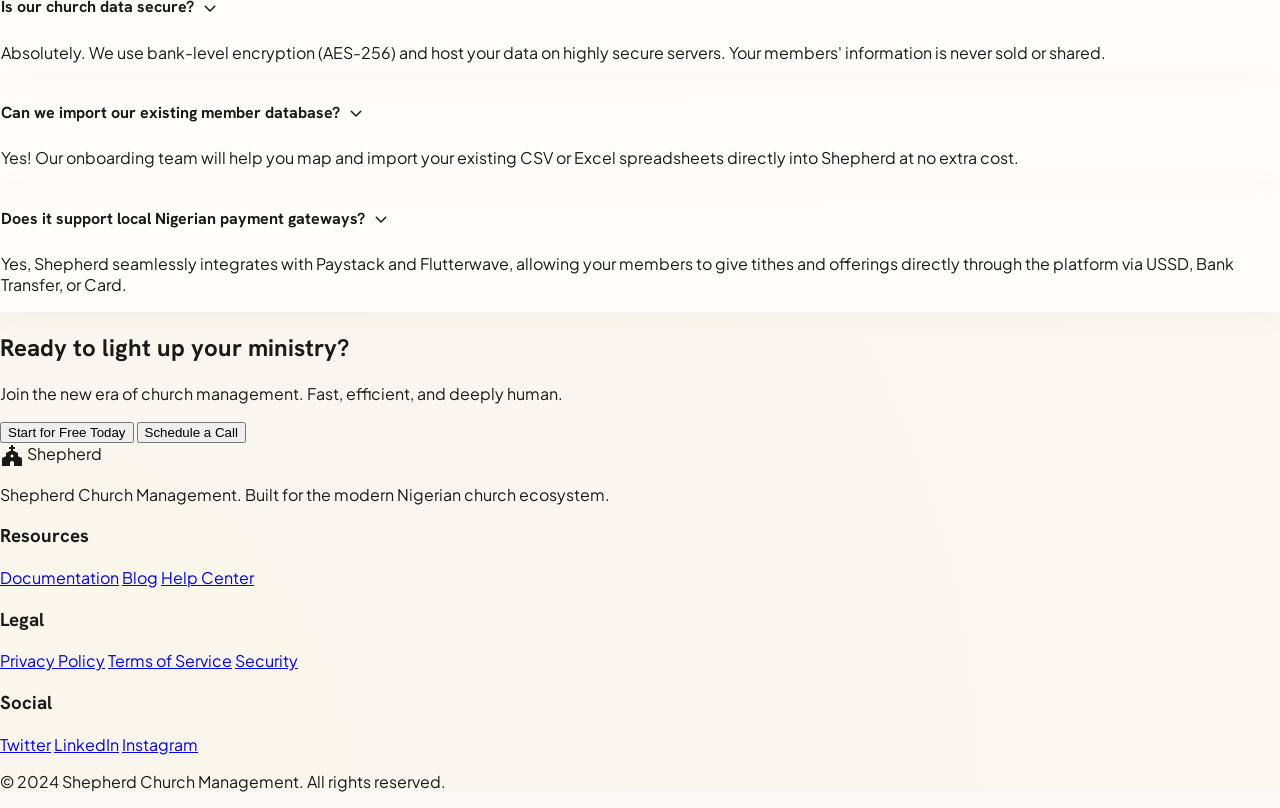
==== commit cda3d03d: "Initial commit" ====
--- a/index.html
+++ b/index.html
@@ -244,7 +244,8 @@
     <div class="text-center mb-16">
       <div class="inline-flex items-center gap-2 px-4 py-2 rounded-full bg-primary/10 text-primary font-label-sm uppercase tracking-widest mb-6 border border-primary/20">
         <span class="material-symbols-outlined text-sm">view_cozy</span> Core Features
-      </div>\n      <h2 class="font-display text-headline-lg mb-4 text-on-surface tracking-tight">Designed for the modern <br/> Church</h2>
+      </div>
+      <h2 class="font-display text-headline-lg mb-4 text-on-surface tracking-tight">Designed for the modern <br/> Church</h2>
       <p class="font-body-lg text-on-surface-variant max-w-2xl mx-auto">
         Powerful tools built specifically to handle the unique rhythm and growth of vibrant faith communities.
       </p>
@@ -400,7 +401,8 @@
   <div class="max-w-container-max mx-auto px-margin-desktop text-center mb-16">
     <div class="inline-flex items-center gap-2 px-4 py-2 rounded-full bg-primary/10 text-primary font-label-sm uppercase tracking-widest mb-6 border border-primary/20">
         <span class="material-symbols-outlined text-sm">forum</span> Testimonials
-      </div>\n      <h2 class="font-display text-headline-lg text-on-surface tracking-tight mb-4">Trusted by Shepherds</h2>
+      </div>
+      <h2 class="font-display text-headline-lg text-on-surface tracking-tight mb-4">Trusted by Shepherds</h2>
     <p class="font-body-lg text-on-surface-variant max-w-2xl mx-auto">Hear how ministries across the nation are transforming their administrative burdens into ministry impact.</p>
   </div>
   <div class="grid md:grid-cols-3 gap-6 max-w-container-max mx-auto">
@@ -448,7 +450,8 @@
     <div class="text-center mb-16">
       <div class="inline-flex items-center gap-2 px-4 py-2 rounded-full bg-primary/10 text-primary font-label-sm uppercase tracking-widest mb-6 border border-primary/20">
         <span class="material-symbols-outlined text-sm">sell</span> Plans & Pricing
-      </div>\n      <h2 class="font-display text-headline-lg text-on-surface tracking-tight mb-4">Simple, Transparent Pricing</h2>
+      </div>
+      <h2 class="font-display text-headline-lg text-on-surface tracking-tight mb-4">Simple, Transparent Pricing</h2>
       <p class="font-body-lg text-on-surface-variant max-w-2xl mx-auto">No hidden fees. No complicated tiers. Just straightforward pricing to support your ministry's growth.</p>
     </div>
     <div class="grid md:grid-cols-2 gap-8 max-w-4xl mx-auto">
@@ -496,7 +499,8 @@
       <div class="inline-flex items-center gap-2 px-4 py-2 rounded-full bg-primary/10 text-primary font-label-sm uppercase tracking-widest border border-primary/20">
         <span class="material-symbols-outlined text-sm">help</span> FAQ
       </div>
-    </div>\n    <h2 class="font-display text-headline-lg text-on-surface tracking-tight mb-12 text-center">Frequently Asked Questions</h2>
+    </div>
+    <h2 class="font-display text-headline-lg text-on-surface tracking-tight mb-12 text-center">Frequently Asked Questions</h2>
     
     <div class="space-y-6">
       <div class="glass-card p-6 rounded-2xl">
@@ -514,7 +518,8 @@
     </div>
   </div>
 </section>
-\n<!-- CTA Section -->
+
+<!-- CTA Section -->
 <section class="py-24 px-margin-desktop">
   <div class="max-w-container-max mx-auto bg-primary-container rounded-[40px] p-12 md:p-24 text-center relative overflow-hidden shadow-2xl">
     
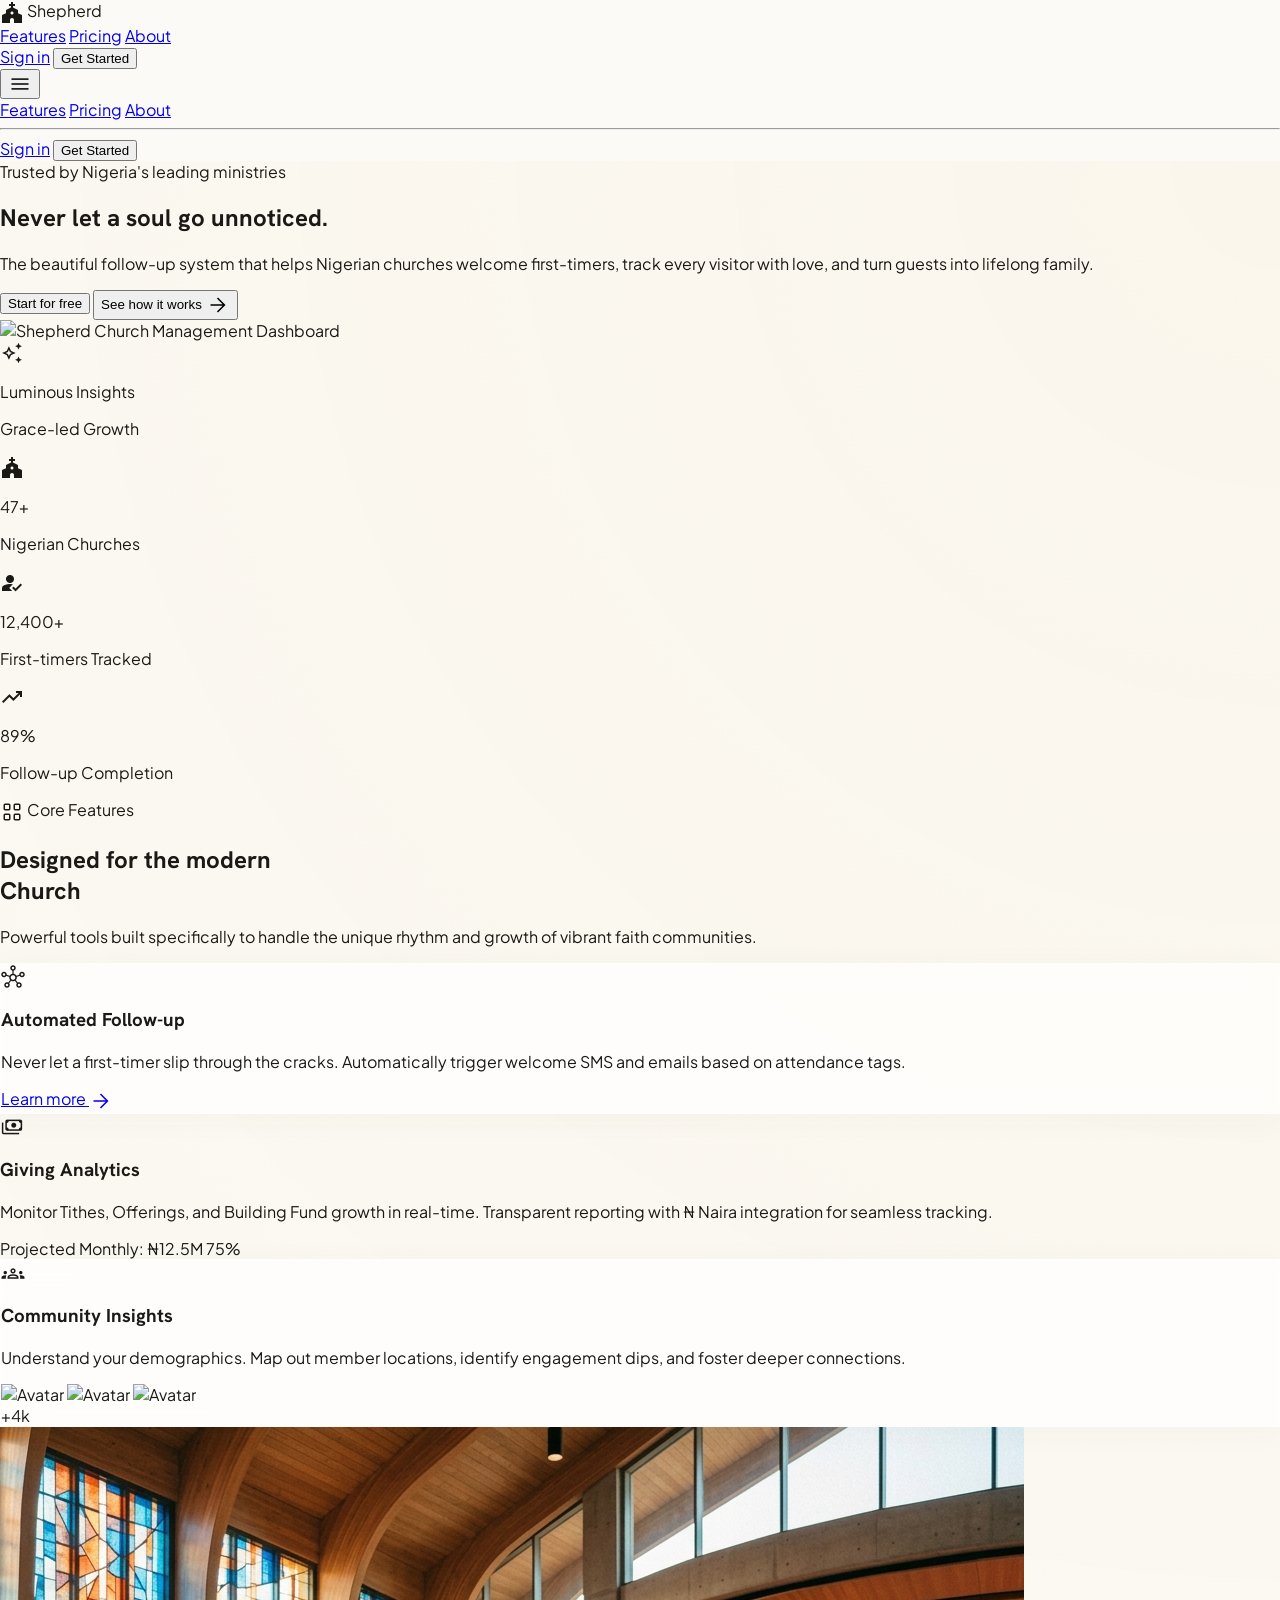
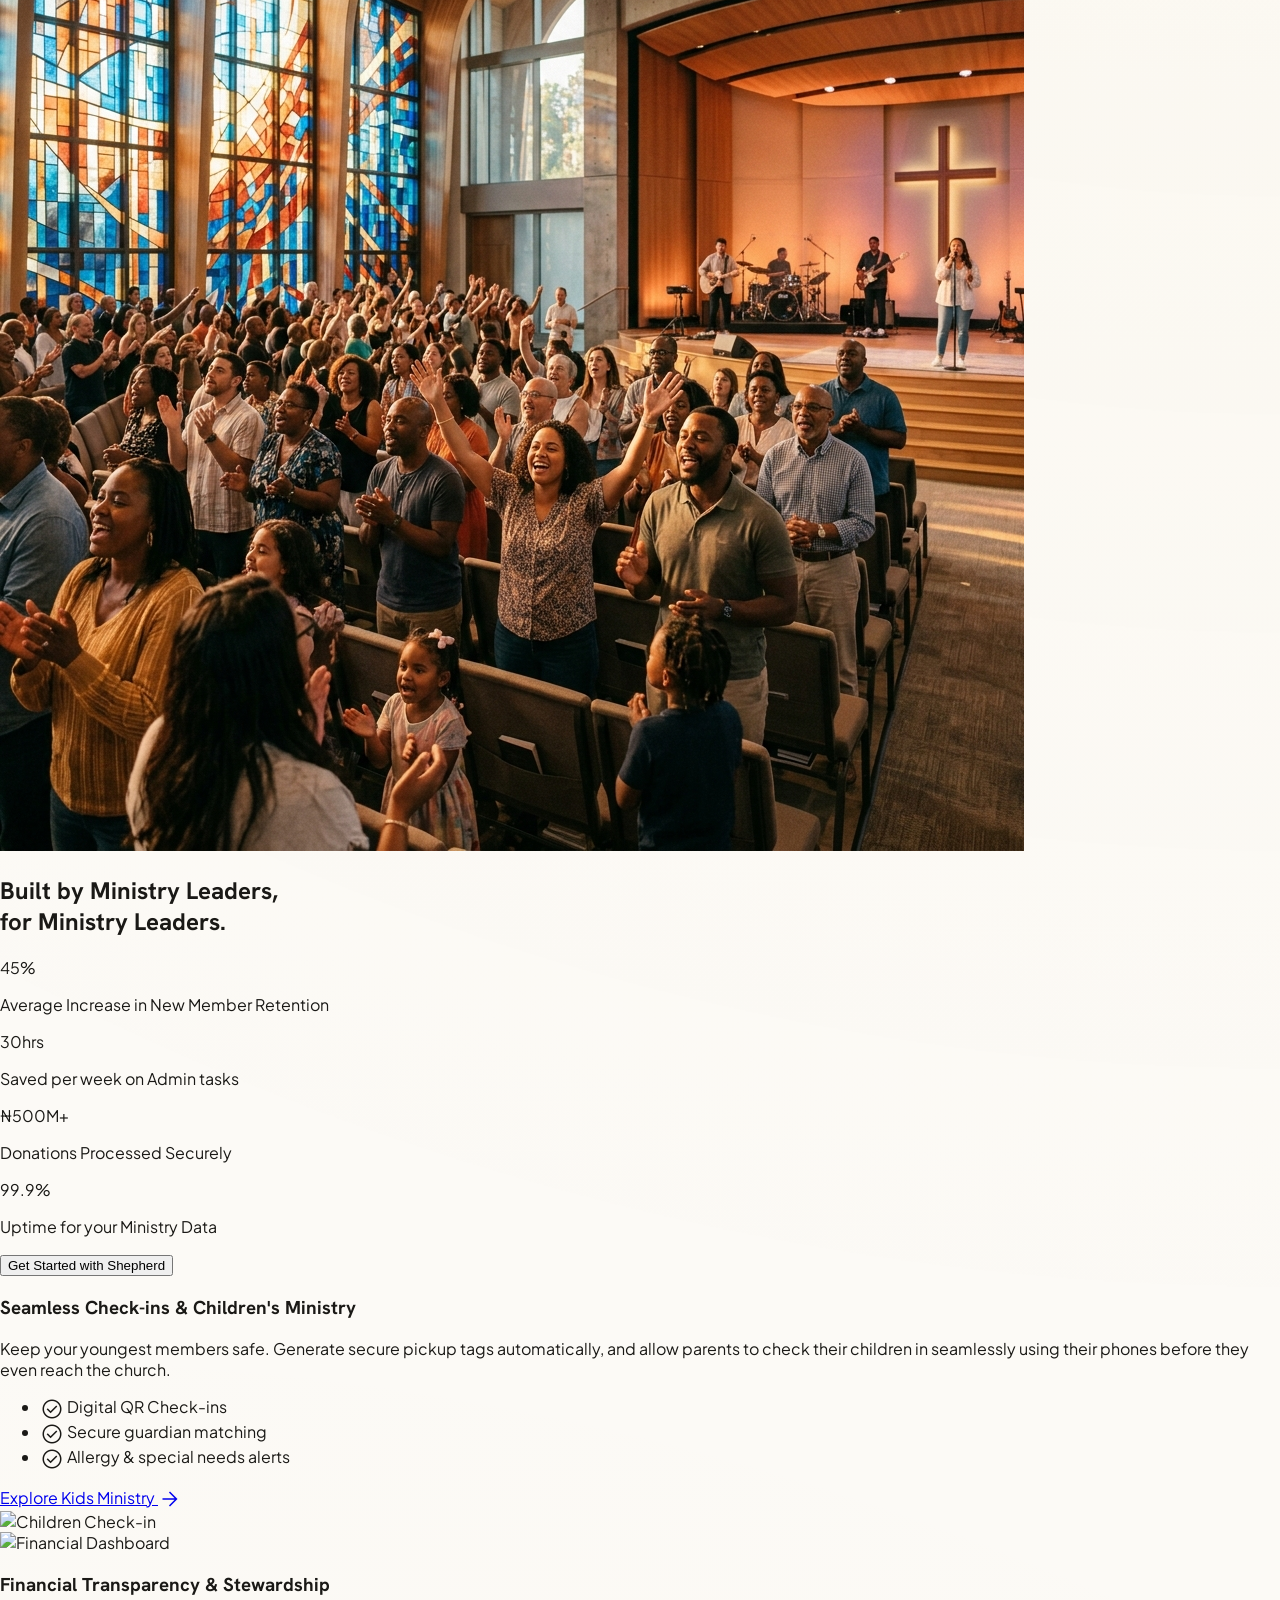
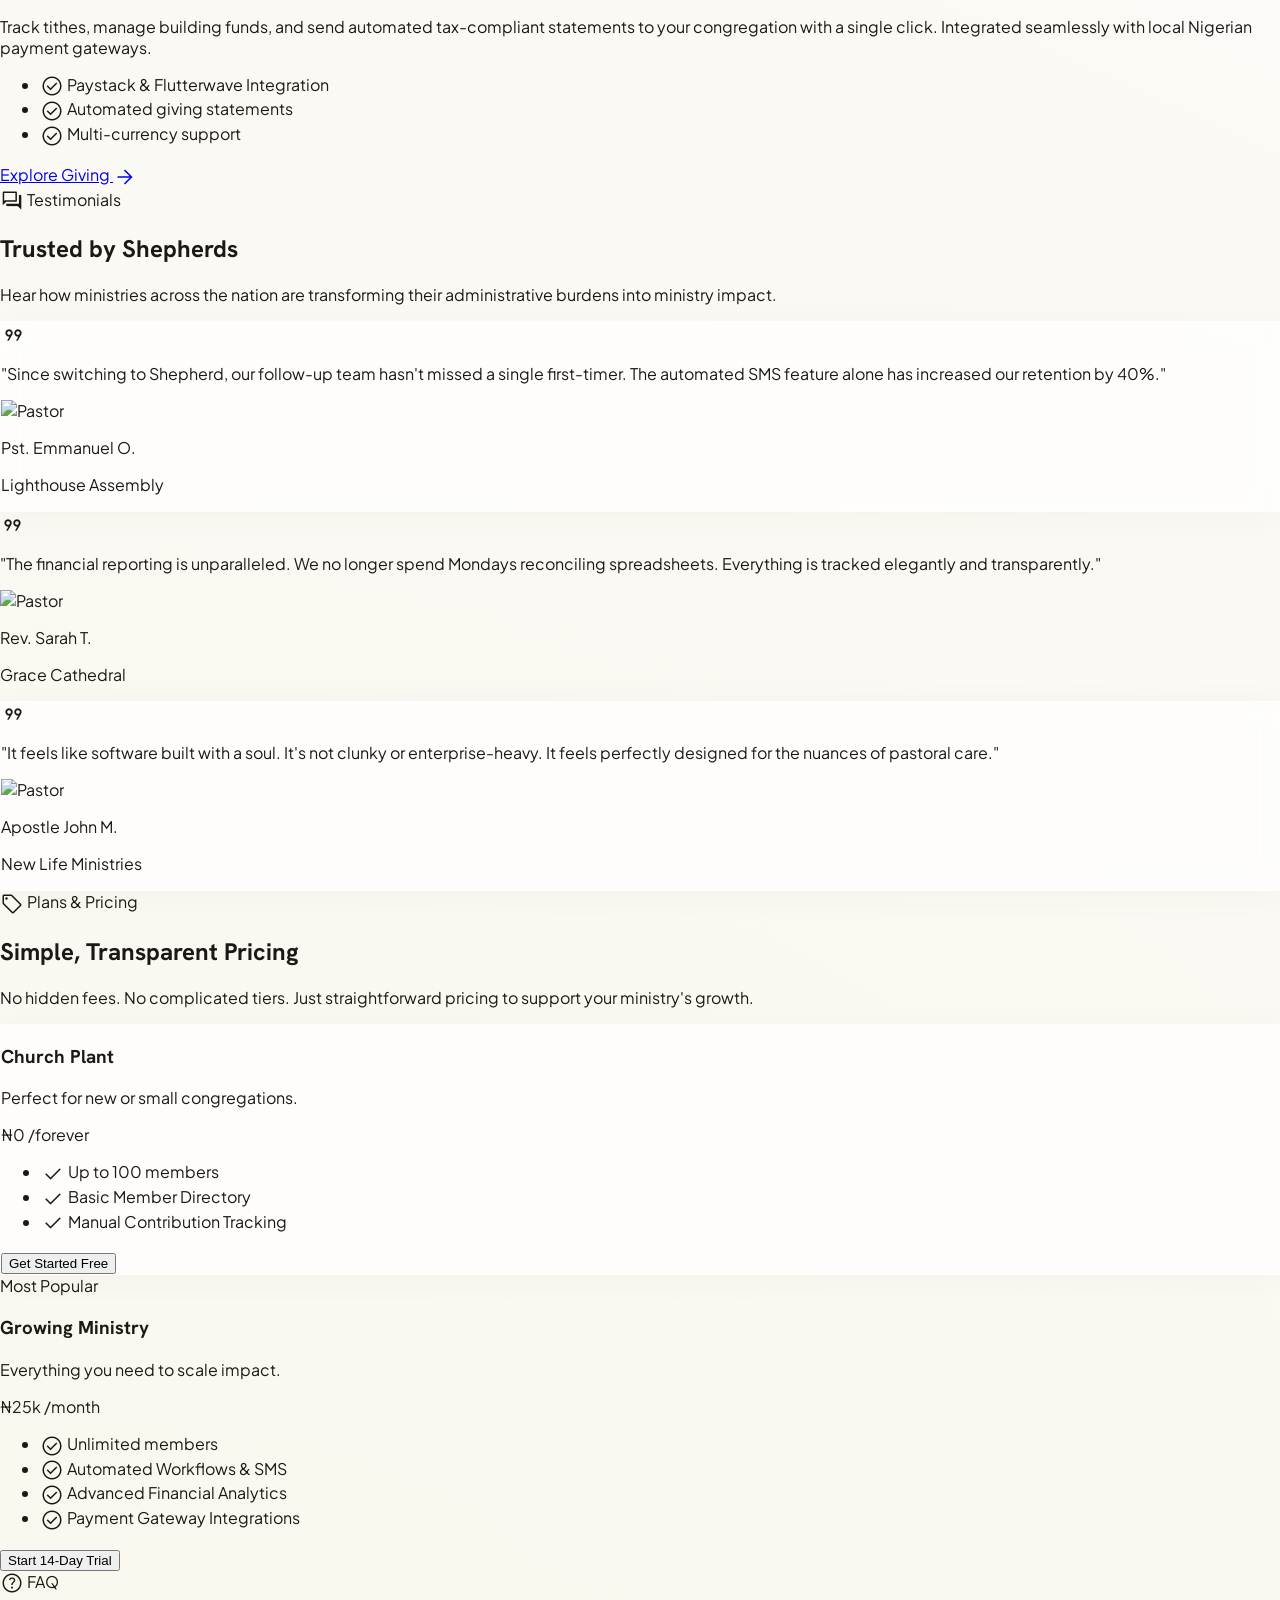
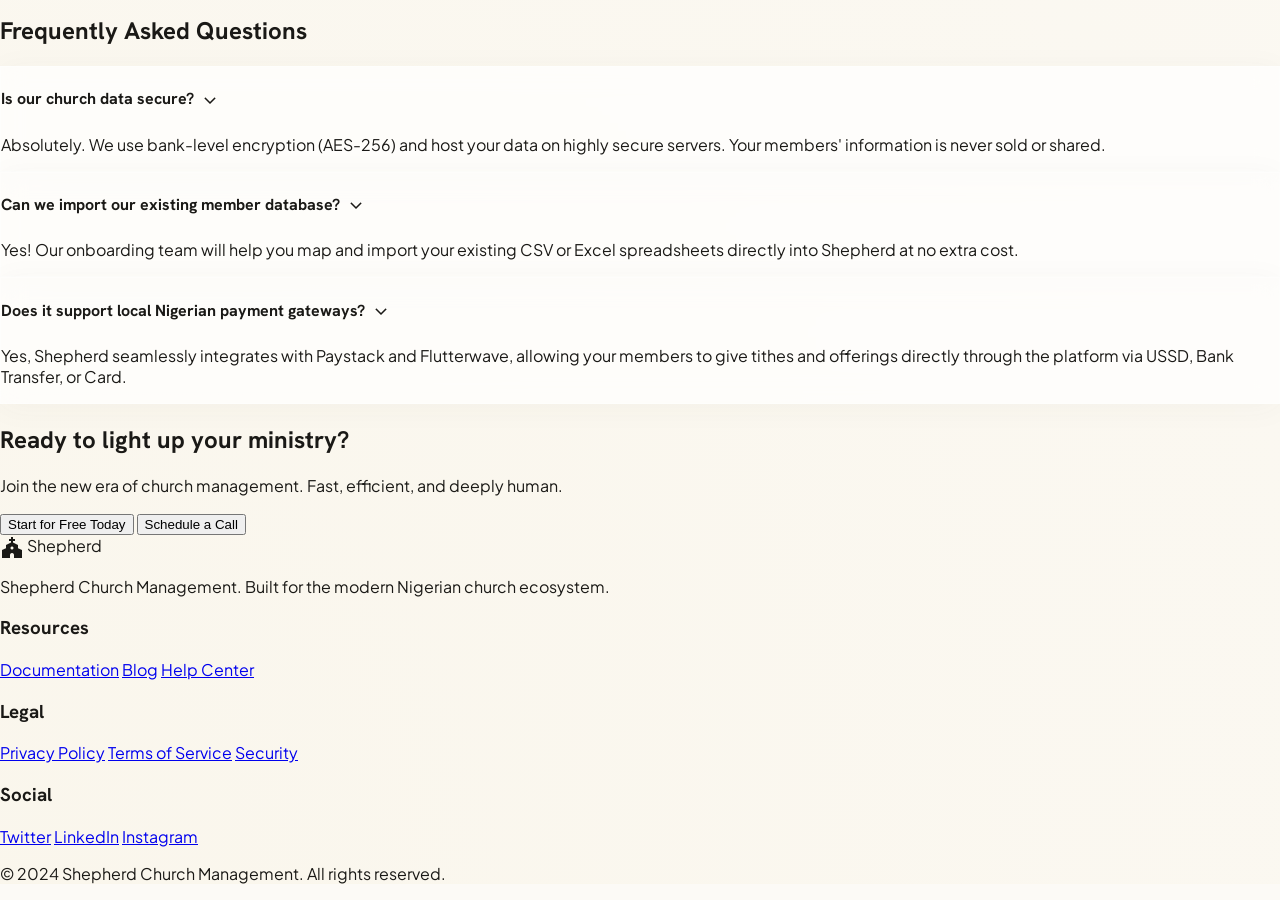
==== commit e2342c1c: "Initial commit" ====
--- a/index.html
+++ b/index.html
@@ -124,50 +124,63 @@
 <body class="bg-surface text-on-surface font-body-md overflow-x-hidden selection:bg-primary-container selection:text-on-primary-container">
 <!-- TopNavBar -->
 <header class="fixed top-0 w-full z-50 bg-surface/80 backdrop-blur-md shadow-sm">
-<nav class="flex justify-between items-center px-margin-desktop py-4 max-w-container-max mx-auto">
-<div class="flex items-center gap-2">
-<span class="material-symbols-outlined text-primary text-3xl" style="font-variation-settings: 'FILL' 1;">church</span>
-<span class="font-display text-headline-md text-on-surface tracking-tight font-bold">Shepherd</span>
+<nav class="flex justify-between items-center px-margin-mobile md:px-margin-desktop py-4 max-w-container-max mx-auto">
+<div class="flex items-center gap-1 sm:gap-2">
+<span class="material-symbols-outlined text-primary text-[28px] sm:text-3xl" style="font-variation-settings: 'FILL' 1;">church</span>
+<span class="font-display text-[20px] sm:text-headline-md text-on-surface tracking-tight font-bold">Shepherd</span>
 </div>
 <div class="hidden md:flex items-center gap-8">
 <a class="text-on-surface-variant font-medium font-label-md text-label-md hover:text-primary transition-colors duration-200" href="#features">Features</a>
 <a class="text-on-surface-variant font-medium font-label-md text-label-md hover:text-primary transition-colors duration-200" href="#pricing">Pricing</a>
 <a class="text-on-surface-variant font-medium font-label-md text-label-md hover:text-primary transition-colors duration-200" href="#about">About</a>
 </div>
-<div class="flex items-center gap-4">
-<a class="hidden sm:block text-on-surface-variant font-medium font-label-md text-label-md hover:text-primary transition-colors duration-200" href="login.html">Sign in</a>
-<button class="bg-primary text-on-primary font-label-md text-label-md px-6 py-2.5 rounded-full shadow-sm hover:shadow-md active:scale-95 transition-all duration-200">
+<div class="hidden sm:flex items-center gap-2 sm:gap-4 shrink-0">
+<a class="text-on-surface-variant font-medium font-label-sm sm:font-label-md text-label-sm sm:text-label-md hover:text-primary transition-colors duration-200 whitespace-nowrap" href="code.html">Sign in</a>
+<button onclick="window.location.href='code.html'" class="bg-primary text-on-primary font-label-sm sm:font-label-md text-label-sm sm:text-label-md px-4 sm:px-6 py-2 sm:py-2.5 rounded-full shadow-sm hover:shadow-md active:scale-95 transition-all duration-200 whitespace-nowrap">
                     Get Started
                 </button>
 </div>
+<!-- Mobile Hamburger -->
+<button id="mobile-menu-btn" class="sm:hidden text-on-surface p-2">
+  <span class="material-symbols-outlined text-3xl">menu</span>
+</button>
 </nav>
+<!-- Mobile Menu Overlay -->
+<div id="mobile-menu" class="hidden absolute top-full left-0 w-full bg-surface shadow-xl border-t border-outline-variant/20 flex-col py-6 px-margin-mobile gap-4 z-40 sm:hidden">
+  <a class="text-on-surface font-headline-md text-lg hover:text-primary py-2" href="#features">Features</a>
+  <a class="text-on-surface font-headline-md text-lg hover:text-primary py-2" href="#pricing">Pricing</a>
+  <a class="text-on-surface font-headline-md text-lg hover:text-primary py-2" href="#about">About</a>
+  <hr class="border-outline-variant/30 my-2"/>
+  <a class="text-on-surface font-headline-md text-lg hover:text-primary py-2" href="code.html">Sign in</a>
+  <button onclick="window.location.href='code.html'" class="w-full bg-primary text-on-primary font-label-md py-4 rounded-full shadow-md mt-2 active:scale-95 transition-all">Get Started</button>
+</div>
 </header>
 <main class="pt-24 hero-gradient">
 <!-- Hero Area -->
-<section class="max-w-container-max mx-auto px-margin-desktop py-20 grid lg:grid-cols-2 gap-16 items-center">
+<section class="max-w-container-max mx-auto px-margin-mobile md:px-margin-desktop py-20 grid lg:grid-cols-2 gap-16 items-center">
 <div class="relative z-10">
 <div class="inline-flex items-center gap-2 px-3 py-1 bg-primary-container/10 border border-primary-container/20 rounded-full mb-6">
 <span class="w-2 h-2 rounded-full bg-primary-container animate-pulse"></span>
 <span class="font-label-sm text-label-sm text-primary uppercase tracking-wider">Trusted by Nigeria's leading ministries</span>
 </div>
-<h1 class="font-display text-display lg:text-[64px] leading-[1.1] mb-6 text-on-surface">
+<h1 class="font-display text-headline-lg md:text-display lg:text-[64px] leading-[1.1] mb-6 text-on-surface">
                     Never let a <span class="text-primary italic">soul</span> go unnoticed.
                 </h1>
 <p class="font-body-lg text-body-lg text-on-surface-variant mb-10 max-w-xl">
                     The beautiful follow-up system that helps Nigerian churches welcome first-timers, track every visitor with love, and turn guests into lifelong family.
                 </p>
 <div class="flex flex-wrap gap-4">
-<button class="bg-primary text-on-primary font-label-md text-label-md px-8 py-4 rounded-full shadow-lg hover:shadow-primary/20 hover:-translate-y-0.5 active:scale-95 transition-all">
+<button onclick="window.location.href='code.html'" class="bg-primary text-on-primary font-label-md text-label-md px-8 py-4 rounded-full shadow-lg hover:shadow-primary/20 hover:-translate-y-0.5 active:scale-95 transition-all">
                         Start for free
                     </button>
-<button class="text-on-surface font-label-md text-label-md px-8 py-4 rounded-full border border-outline-variant hover:bg-surface-container-low transition-all flex items-center gap-2 group">
+<button onclick="window.location.href='#features'" class="text-on-surface font-label-md text-label-md px-8 py-4 rounded-full border border-outline-variant hover:bg-surface-container-low transition-all flex items-center gap-2 group">
                         See how it works
                         <span class="material-symbols-outlined text-xl group-hover:translate-x-1 transition-transform">arrow_forward</span>
 </button>
 </div>
 </div>
 <!-- Dashboard Mockup -->
-<div class="relative group">
+<div class="relative group overflow-hidden md:overflow-visible">
 <div class="absolute inset-0 glow-accent -z-10 rounded-full blur-3xl scale-150 opacity-50"></div>
 <div class="absolute -inset-4 bg-gradient-to-tr from-primary/10 via-transparent to-primary/5 blur-2xl opacity-30"></div>
 <div class="relative rounded-[32px] overflow-hidden shadow-2xl border border-white/30">
@@ -192,7 +205,7 @@
   <!-- Subtle background glow -->
   <div class="absolute inset-0 bg-gradient-to-r from-transparent via-primary-container/5 to-transparent"></div>
   
-  <div class="max-w-container-max mx-auto px-margin-desktop relative z-10">
+  <div class="max-w-container-max mx-auto px-margin-mobile md:px-margin-desktop relative z-10">
     <div class="flex flex-col md:flex-row items-center justify-center gap-8 md:gap-16 lg:gap-24">
       
       <!-- Stat 1 -->
@@ -239,8 +252,8 @@
 </section>
 
 <!-- "Designed for the modern Church" Section -->
-<section class="py-32 bg-surface-container-high border-y border-outline-variant/30" border-t border-outline-variant/10" id="features" class="bg-surface-container-low">
-  <div class="max-w-container-max mx-auto px-margin-desktop">
+<section class="py-32 bg-surface-container-low border-y border-outline-variant/30" id="features">
+  <div class="max-w-container-max mx-auto px-margin-mobile md:px-margin-desktop">
     <div class="text-center mb-16">
       <div class="inline-flex items-center gap-2 px-4 py-2 rounded-full bg-primary/10 text-primary font-label-sm uppercase tracking-widest mb-6 border border-primary/20">
         <span class="material-symbols-outlined text-sm">view_cozy</span> Core Features
@@ -311,7 +324,7 @@
 
 <!-- "Built by Ministry Leaders" Section -->
 <section class="py-32 bg-surface border-b border-outline-variant/10">
-  <div class="max-w-container-max mx-auto px-margin-desktop">
+  <div class="max-w-container-max mx-auto px-margin-mobile md:px-margin-desktop">
 
     <div class="grid lg:grid-cols-2 gap-16 items-center">
       <!-- Image placeholder -->
@@ -322,11 +335,11 @@
     
     <!-- Stats and Text -->
     <div>
-      <h2 class="font-display text-[40px] leading-tight text-on-surface mb-12">
+      <h2 class="font-display text-headline-lg md:text-[40px] leading-tight text-on-surface mb-12">
         Built by Ministry Leaders, <br/> for Ministry Leaders.
       </h2>
       
-      <div class="grid grid-cols-2 gap-y-10 gap-x-8 mb-12">
+      <div class="grid grid-cols-1 sm:grid-cols-2 gap-y-10 gap-x-8 mb-12">
         <div>
           <p class="font-display text-headline-lg text-on-surface mb-2">45%</p>
           <p class="font-body-md text-on-surface-variant">Average Increase in New Member Retention</p>
@@ -345,7 +358,7 @@
         </div>
       </div>
 
-      <button class="bg-inverse-surface text-inverse-on-surface font-label-md text-label-md px-8 py-4 rounded-full shadow-md hover:shadow-lg hover:-translate-y-0.5 active:scale-95 transition-all">
+      <button onclick="window.location.href='code.html'" class="bg-inverse-surface text-inverse-on-surface font-label-md text-label-md px-8 py-4 rounded-full shadow-md hover:shadow-lg hover:-translate-y-0.5 active:scale-95 transition-all">
         Get Started with Shepherd
       </button>
     </div>
@@ -355,8 +368,8 @@
 
 
 <!-- Deep Dive Features -->
-<section class="py-32 bg-surface-container-low-container-high border-y border-outline-variant/30" border-b border-outline-variant/20">
-  <div class="max-w-container-max mx-auto px-margin-desktop">
+<section class="py-32 bg-surface-container-high border-y border-outline-variant/30">
+  <div class="max-w-container-max mx-auto px-margin-mobile md:px-margin-desktop">
     <!-- Feature 1 -->
     <div class="grid lg:grid-cols-2 gap-16 items-center mb-24">
     <div class="order-2 lg:order-1">
@@ -397,8 +410,8 @@
 </section>
 
 <!-- Testimonials -->
-<section class="py-32 bg-surface-container-high border-y border-outline-variant/30" border-y border-outline-variant/20">
-  <div class="max-w-container-max mx-auto px-margin-desktop text-center mb-16">
+<section class="py-32 bg-surface-container-high border-y border-outline-variant/30">
+  <div class="max-w-container-max mx-auto px-margin-mobile md:px-margin-desktop text-center mb-16">
     <div class="inline-flex items-center gap-2 px-4 py-2 rounded-full bg-primary/10 text-primary font-label-sm uppercase tracking-widest mb-6 border border-primary/20">
         <span class="material-symbols-outlined text-sm">forum</span> Testimonials
       </div>
@@ -445,7 +458,7 @@
 
 <!-- Pricing -->
 <section class="py-32 bg-surface border-b border-outline-variant/10">
-  <div class="max-w-container-max mx-auto px-margin-desktop">
+  <div class="max-w-container-max mx-auto px-margin-mobile md:px-margin-desktop">
 
     <div class="text-center mb-16">
       <div class="inline-flex items-center gap-2 px-4 py-2 rounded-full bg-primary/10 text-primary font-label-sm uppercase tracking-widest mb-6 border border-primary/20">
@@ -468,7 +481,7 @@
         <li class="flex items-center gap-3"><span class="material-symbols-outlined text-outline">check</span> Basic Member Directory</li>
         <li class="flex items-center gap-3"><span class="material-symbols-outlined text-outline">check</span> Manual Contribution Tracking</li>
       </ul>
-      <button class="w-full py-4 rounded-full border border-outline-variant text-on-surface font-label-md hover:bg-surface-container transition-all">Get Started Free</button>
+      <button onclick="window.location.href='code.html'" class="w-full py-4 rounded-full border border-outline-variant text-on-surface font-label-md hover:bg-surface-container transition-all">Get Started Free</button>
     </div>
     
     <!-- Premium Tier -->
@@ -486,15 +499,15 @@
         <li class="flex items-center gap-3"><span class="material-symbols-outlined">check_circle</span> Advanced Financial Analytics</li>
         <li class="flex items-center gap-3"><span class="material-symbols-outlined">check_circle</span> Payment Gateway Integrations</li>
       </ul>
-      <button class="w-full py-4 rounded-full bg-inverse-surface text-inverse-on-surface font-label-md shadow-lg hover:shadow-xl hover:-translate-y-0.5 transition-all">Start 14-Day Trial</button>
+      <button onclick="window.location.href='code.html'" class="w-full py-4 rounded-full bg-inverse-surface text-inverse-on-surface font-label-md shadow-lg hover:shadow-xl hover:-translate-y-0.5 transition-all">Start 14-Day Trial</button>
     </div>
   </div>
   </div>
 </section>
 
 <!-- FAQ -->
-<section class="py-32 bg-surface-container-low-container-high border-y border-outline-variant/30" border-t border-outline-variant/20">
-  <div class="max-w-3xl mx-auto px-margin-desktop">
+<section class="py-32 bg-surface-container-high border-y border-outline-variant/30">
+  <div class="max-w-3xl mx-auto px-margin-mobile md:px-margin-desktop">
     <div class="flex justify-center mb-6">
       <div class="inline-flex items-center gap-2 px-4 py-2 rounded-full bg-primary/10 text-primary font-label-sm uppercase tracking-widest border border-primary/20">
         <span class="material-symbols-outlined text-sm">help</span> FAQ
@@ -520,8 +533,8 @@
 </section>
 
 <!-- CTA Section -->
-<section class="py-24 px-margin-desktop">
-  <div class="max-w-container-max mx-auto bg-primary-container rounded-[40px] p-12 md:p-24 text-center relative overflow-hidden shadow-2xl">
+<section class="py-24 px-margin-mobile md:px-margin-desktop">
+  <div class="max-w-container-max mx-auto bg-primary-container rounded-[40px] p-6 md:p-24 text-center relative overflow-hidden shadow-2xl">
     
     <!-- Abstract shapes -->
     <div class="absolute -top-32 -right-32 w-96 h-96 bg-white/20 rounded-full blur-3xl mix-blend-overlay"></div>
@@ -535,10 +548,10 @@
         Join the new era of church management. Fast, efficient, and deeply human.
       </p>
       <div class="flex flex-col sm:flex-row justify-center gap-4">
-        <button class="bg-surface text-on-surface font-label-md text-label-md px-10 py-5 rounded-full shadow-xl hover:bg-white active:scale-95 transition-all">
+        <button onclick="window.location.href='code.html'" class="bg-surface text-on-surface font-label-md text-label-md px-10 py-5 rounded-full shadow-xl hover:bg-white active:scale-95 transition-all">
           Start for Free Today
         </button>
-        <button class="bg-transparent text-on-primary-container border border-on-primary-container/40 font-label-md text-label-md px-10 py-5 rounded-full hover:bg-on-primary-container/10 active:scale-95 transition-all">
+        <button onclick="window.location.href='code.html'" class="bg-transparent text-on-primary-container border border-on-primary-container/40 font-label-md text-label-md px-10 py-5 rounded-full hover:bg-on-primary-container/10 active:scale-95 transition-all">
           Schedule a Call
         </button>
       </div>
@@ -548,7 +561,7 @@
 
 <!-- Expanded Footer -->
 <footer class="bg-surface-container-low dark:bg-inverse-surface pt-20 pb-12">
-  <div class="max-w-container-max mx-auto px-margin-desktop flex flex-col md:flex-row justify-between items-start gap-12 lg:gap-8 mb-16">
+  <div class="max-w-container-max mx-auto px-margin-mobile md:px-margin-desktop flex flex-col md:flex-row justify-between items-start gap-12 lg:gap-8 mb-16">
     
     <!-- Brand -->
     <div class="flex flex-col gap-4 max-w-xs">
@@ -562,7 +575,7 @@
     </div>
 
     <!-- Links -->
-    <div class="flex flex-wrap gap-16 md:gap-24">
+    <div class="flex flex-wrap gap-8 md:gap-24">
       <div class="flex flex-col gap-4">
         <h3 class="font-label-md text-on-surface uppercase tracking-wider text-xs">Resources</h3>
         <a class="text-on-surface-variant font-body-md text-body-md hover:text-primary transition-colors" href="#">Documentation</a>
@@ -586,7 +599,7 @@
     </div>
   </div>
 
-  <div class="max-w-container-max mx-auto px-margin-desktop text-center">
+  <div class="max-w-container-max mx-auto px-margin-mobile md:px-margin-desktop text-center">
     <p class="font-body-md text-body-md text-on-surface-variant/60">
       &copy; 2024 Shepherd Church Management. All rights reserved.
     </p>
@@ -618,5 +631,29 @@
       section.classList.add('transition-all', 'duration-700', 'opacity-0', 'translate-y-10');
       observer.observe(section);
   });
+
+  // Mobile menu toggle
+  const mobileMenuBtn = document.getElementById('mobile-menu-btn');
+  const mobileMenu = document.getElementById('mobile-menu');
+  if(mobileMenuBtn && mobileMenu) {
+      mobileMenuBtn.addEventListener('click', () => {
+          mobileMenu.classList.toggle('hidden');
+          mobileMenu.classList.toggle('flex');
+          const icon = mobileMenuBtn.querySelector('span');
+          if (mobileMenu.classList.contains('hidden')) {
+              icon.textContent = 'menu';
+          } else {
+              icon.textContent = 'close';
+          }
+      });
+      // Close menu when clicking a link
+      mobileMenu.querySelectorAll('a').forEach(link => {
+          link.addEventListener('click', () => {
+              mobileMenu.classList.add('hidden');
+              mobileMenu.classList.remove('flex');
+              mobileMenuBtn.querySelector('span').textContent = 'menu';
+          });
+      });
+  }
 </script>
 </body></html>
--- a/assets/css/theme.css
+++ b/assets/css/theme.css
@@ -2,6 +2,10 @@
 
 :root {
   color-scheme: light;
+}
+
+html {
+  overflow-x: hidden;
 }
 
 body {
